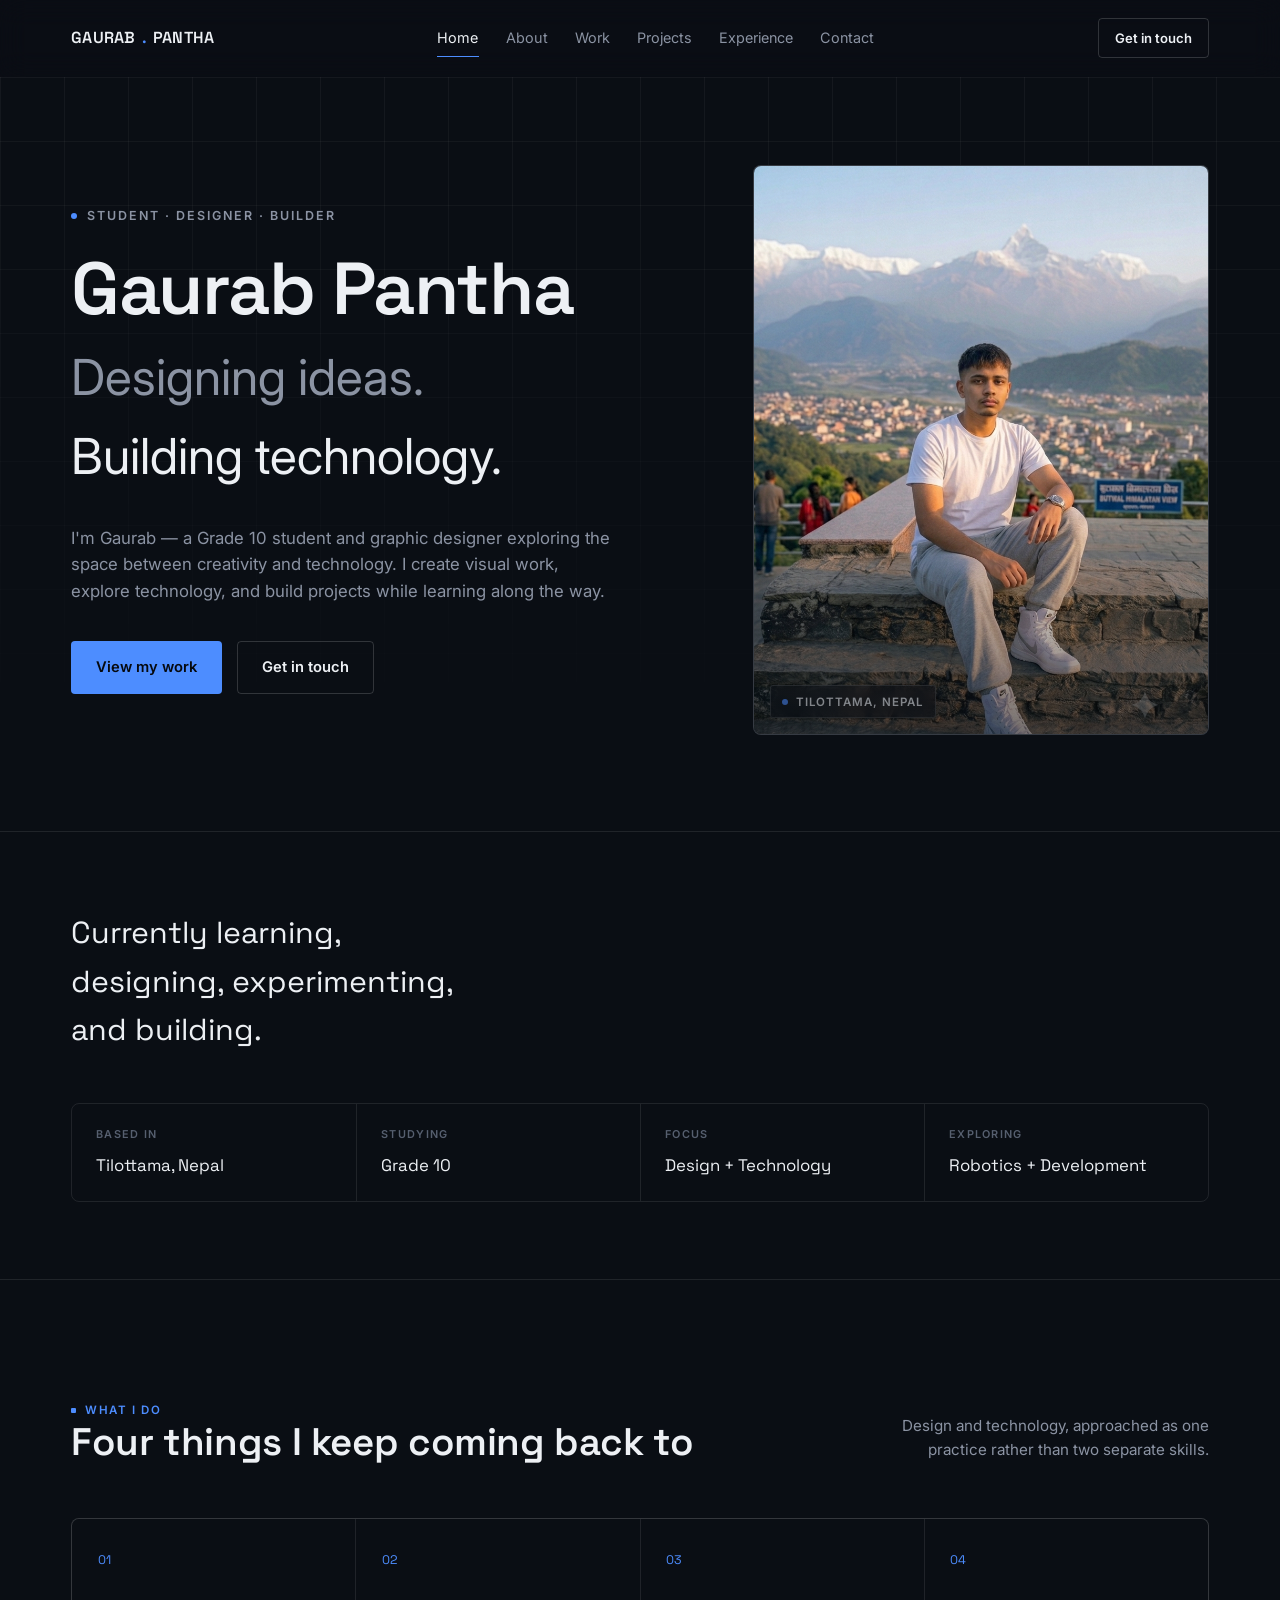
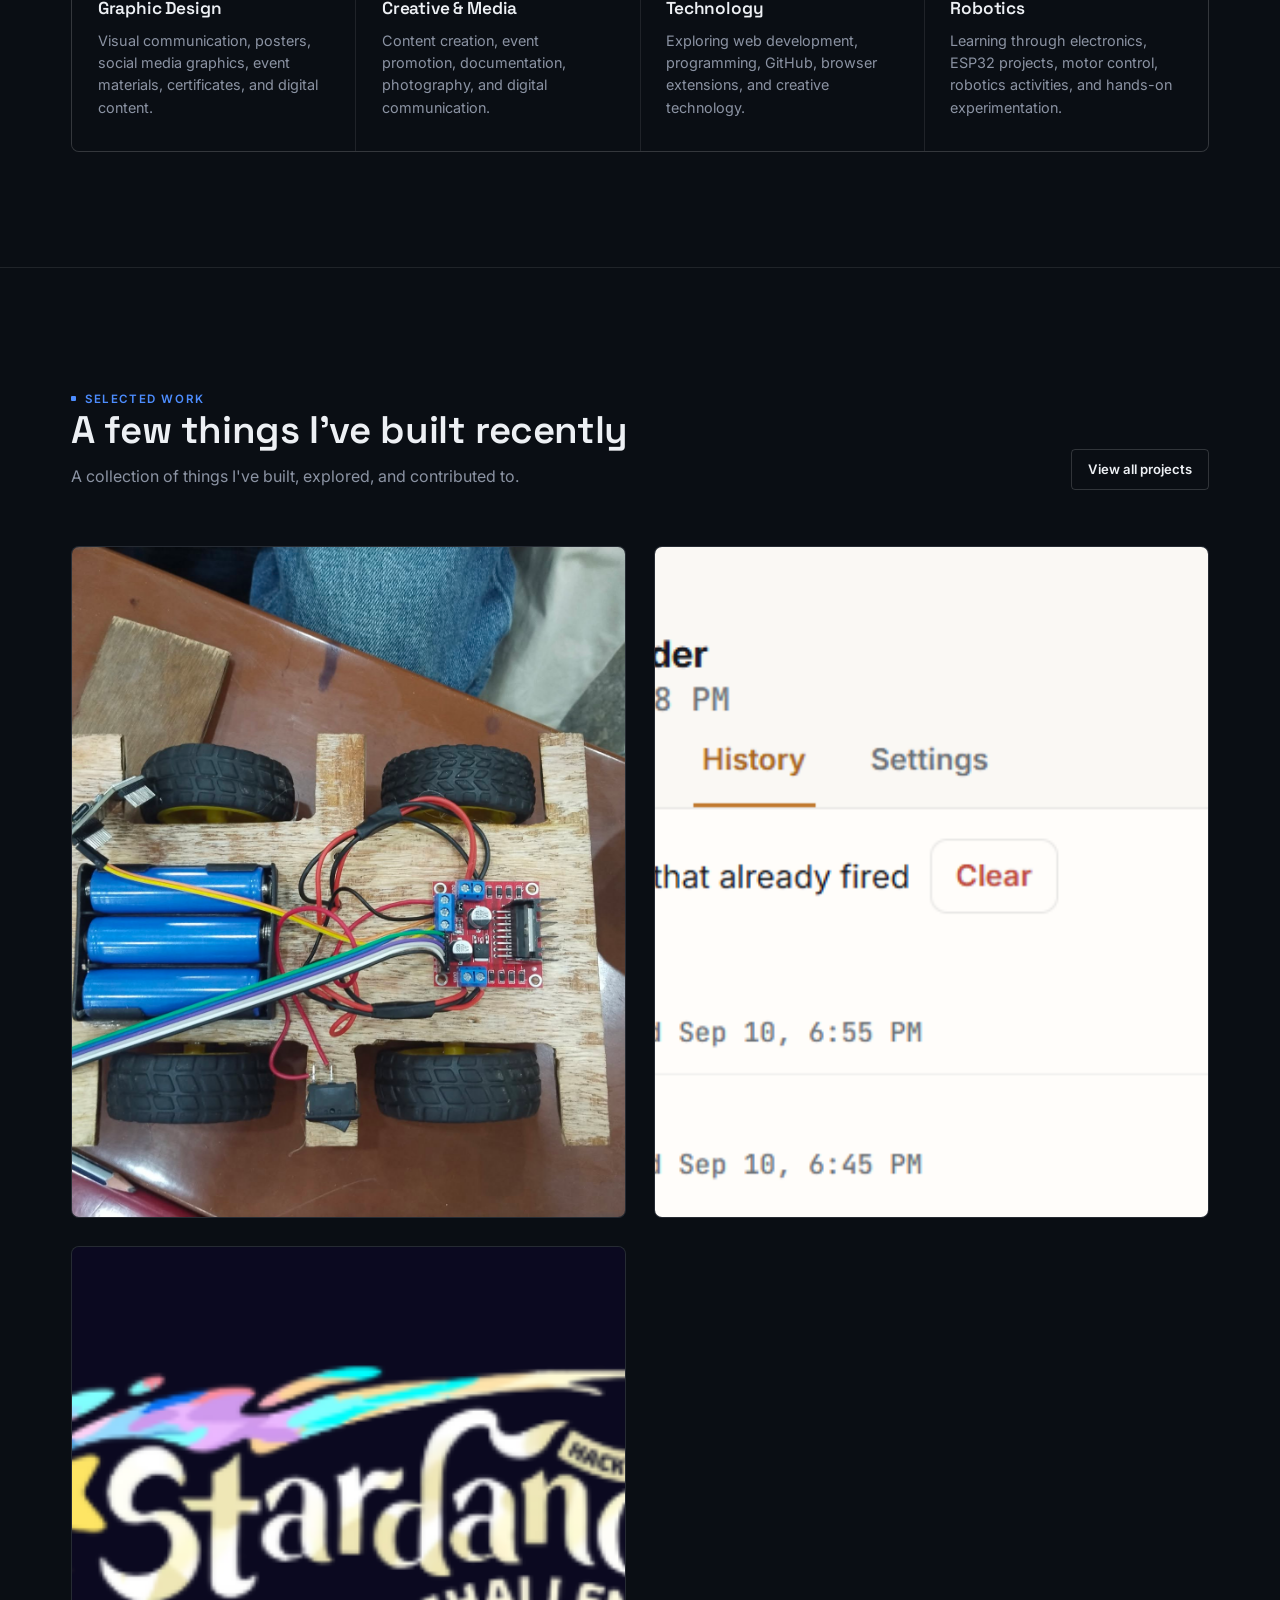
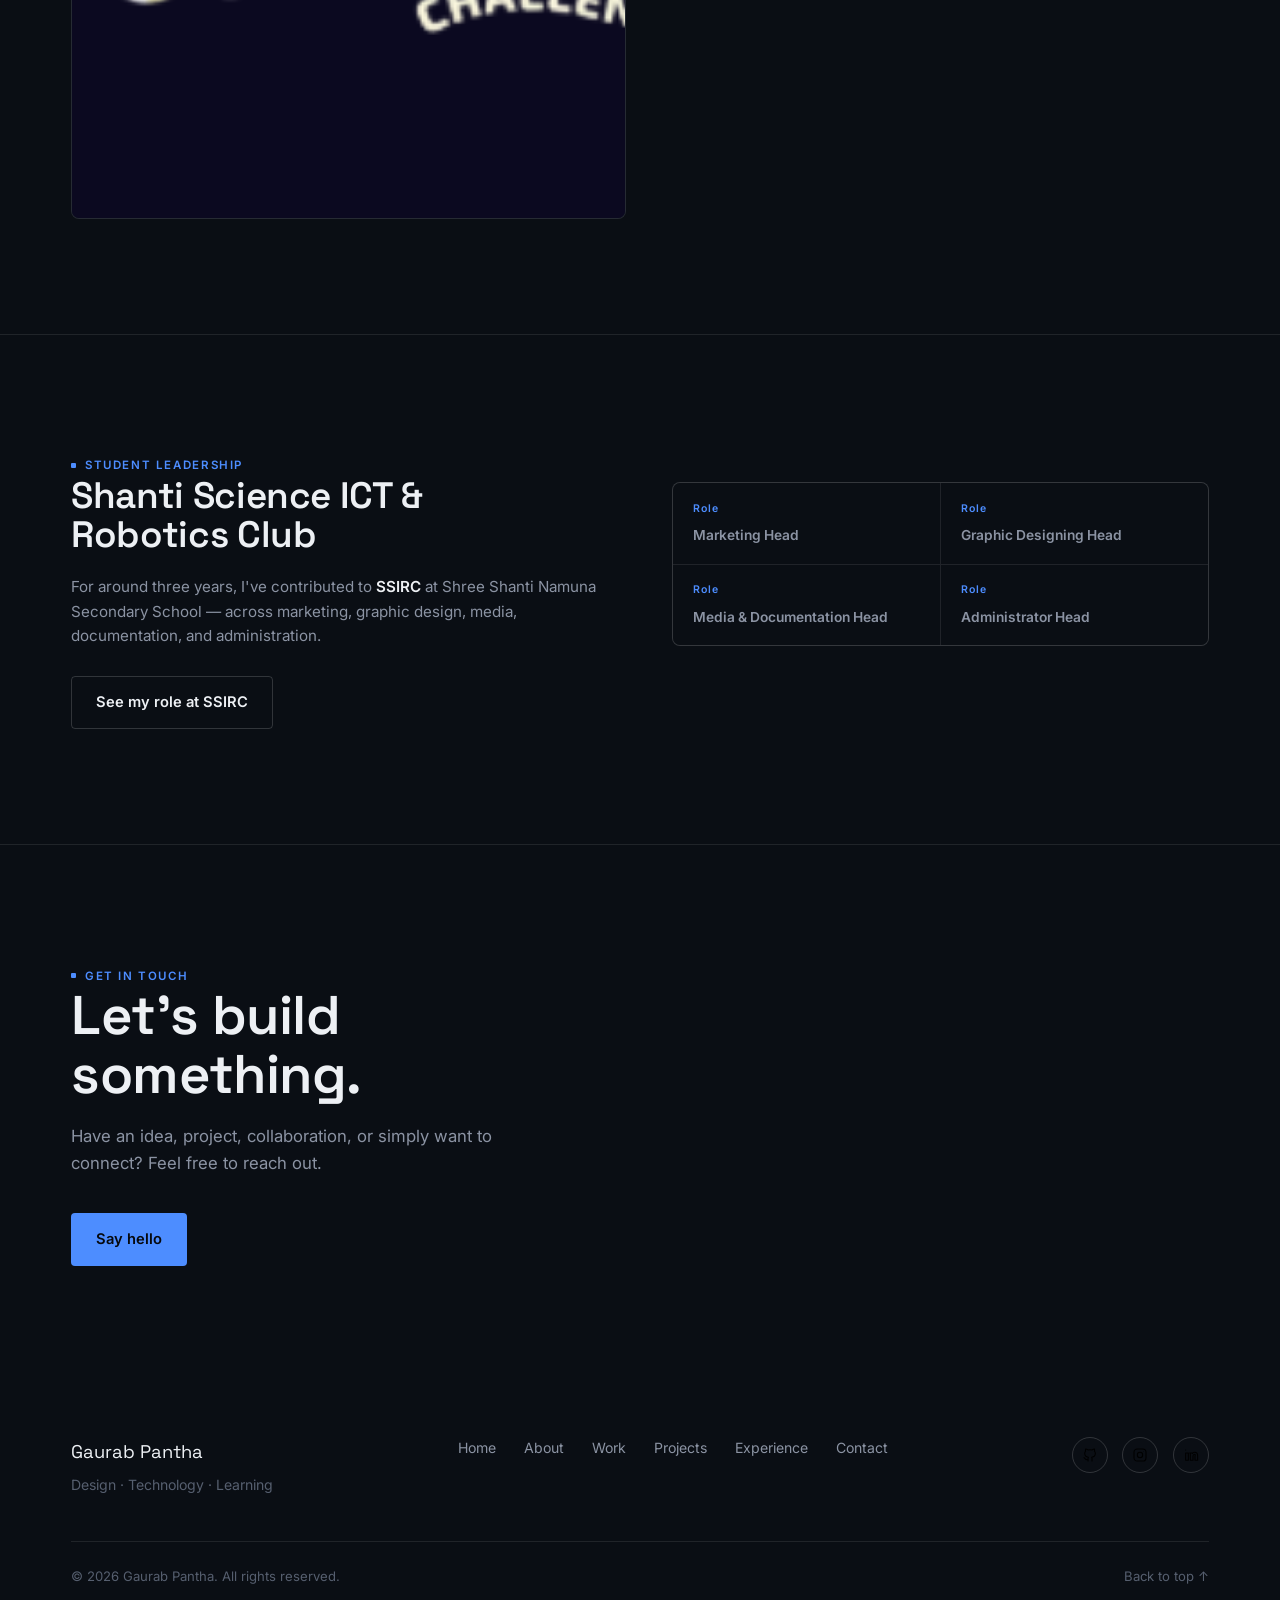
==== index.html @ ec9aa0b8 "Add files via upload" ====
<!DOCTYPE html>
<html lang="en">
<head>
<meta charset="UTF-8">
<meta name="viewport" content="width=device-width, initial-scale=1.0">
<title>Gaurab Pantha — Designer, Student &amp; Tech Enthusiast</title>
<meta name="description" content="Personal portfolio of Gaurab Pantha, a Grade 10 student and graphic designer exploring technology, robotics, coding, and creative projects.">

<meta property="og:type" content="website">
<meta property="og:title" content="Gaurab Pantha — Designer, Student & Tech Enthusiast">
<meta property="og:description" content="Personal portfolio of Gaurab Pantha, a Grade 10 student and graphic designer exploring technology, robotics, coding, and creative projects.">
<meta property="og:image" content="assets/images/profile/gaurab.jpg">
<meta name="twitter:card" content="summary_large_image">

<link rel="icon" href="favicon.svg" type="image/svg+xml">
<link rel="preconnect" href="https://fonts.googleapis.com">
<link rel="preconnect" href="https://fonts.gstatic.com" crossorigin>
<link href="https://fonts.googleapis.com/css2?family=Space+Grotesk:wght@500;600;700&amp;family=Inter:wght@400;500;600;700&amp;display=swap" rel="stylesheet">
<link rel="stylesheet" href="css/style.css">
<link rel="stylesheet" href="css/responsive.css">
</head>
<body>

<div class="scroll-progress" aria-hidden="true"></div>

<a href="#main" class="sr-only" style="position:absolute;left:-9999px;">Skip to content</a>

<header class="site-header">
  <div class="container nav">
    <a href="index.html" class="nav-logo">GAURAB<span>.</span>PANTHA</a>

    <nav class="nav-links" aria-label="Primary">
      <a href="index.html" aria-current="page">Home</a>
      <a href="about.html">About</a>
      <a href="index.html#work">Work</a>
      <a href="projects.html">Projects</a>
      <a href="about.html#experience">Experience</a>
      <a href="contact.html">Contact</a>
    </nav>

    <div class="nav-cta">
      <a href="contact.html" class="btn btn-ghost btn-small">Get in touch</a>
      <button class="nav-toggle" aria-label="Toggle menu" aria-expanded="false" aria-controls="mobile-menu">
        <span></span><span></span><span></span>
      </button>
    </div>
  </div>

  <nav id="mobile-menu" class="mobile-menu" aria-label="Mobile">
    <a href="index.html" aria-current="page">Home</a>
    <a href="about.html">About</a>
    <a href="index.html#work">Work</a>
    <a href="projects.html">Projects</a>
    <a href="about.html#experience">Experience</a>
    <a href="contact.html">Contact</a>
    <a href="contact.html" class="btn btn-primary">Get in touch</a>
  </nav>
</header>

<main id="main">

  <!-- HERO -->
  <section class="hero">
    <div class="grid-bg" aria-hidden="true"></div>
    <div class="container hero-grid">
      <div data-reveal>
        <p class="hero-label"><span class="dot"></span>Student &middot; Designer &middot; Builder</p>
        <h1 class="hero-name">Gaurab Pantha</h1>
        <p class="hero-statement">Designing ideas.<br><em>Building technology.</em></p>
        <p class="hero-copy">I'm Gaurab — a Grade 10 student and graphic designer exploring the space between creativity and technology. I create visual work, explore technology, and build projects while learning along the way.</p>
        <div class="hero-actions">
          <a href="#work" class="btn btn-primary">View my work</a>
          <a href="contact.html" class="btn btn-ghost">Get in touch</a>
        </div>
      </div>

      <div class="hero-visual" data-reveal>
        <div class="hero-portrait">
          <img src="assets/images/profile/gaurab.jpg" alt="Portrait of Gaurab Pantha" width="900" height="1125">
          <span class="hero-portrait-tag"><span class="dot"></span>Tilottama, Nepal</span>
        </div>
      </div>
    </div>
  </section>

  <!-- INTRO -->
  <section class="section section--tight">
    <div class="container">
      <p class="intro-lead" data-reveal>Currently learning, designing, experimenting, and building.</p>
      <div class="intro-grid" data-reveal>
        <div class="intro-item">
          <div class="intro-item-label">Based in</div>
          <div class="intro-item-value">Tilottama, Nepal</div>
        </div>
        <div class="intro-item">
          <div class="intro-item-label">Studying</div>
          <div class="intro-item-value">Grade 10</div>
        </div>
        <div class="intro-item">
          <div class="intro-item-label">Focus</div>
          <div class="intro-item-value">Design + Technology</div>
        </div>
        <div class="intro-item">
          <div class="intro-item-label">Exploring</div>
          <div class="intro-item-value">Robotics + Development</div>
        </div>
      </div>
    </div>
  </section>

  <!-- WHAT I DO -->
  <section class="section">
    <div class="container">
      <div class="section-head" data-reveal>
        <div>
          <p class="eyebrow">What I do</p>
          <h2 class="section-title">Four things I keep coming back to</h2>
        </div>
        <p class="section-meta">Design and technology, approached as one practice rather than two separate skills.</p>
      </div>

      <div class="services-grid" data-reveal>
        <div class="service-card">
          <div class="service-num">01</div>
          <h3 class="service-title">Graphic Design</h3>
          <p class="service-desc">Visual communication, posters, social media graphics, event materials, certificates, and digital content.</p>
        </div>
        <div class="service-card">
          <div class="service-num">02</div>
          <h3 class="service-title">Creative &amp; Media</h3>
          <p class="service-desc">Content creation, event promotion, documentation, photography, and digital communication.</p>
        </div>
        <div class="service-card">
          <div class="service-num">03</div>
          <h3 class="service-title">Technology</h3>
          <p class="service-desc">Exploring web development, programming, GitHub, browser extensions, and creative technology.</p>
        </div>
        <div class="service-card">
          <div class="service-num">04</div>
          <h3 class="service-title">Robotics</h3>
          <p class="service-desc">Learning through electronics, ESP32 projects, motor control, robotics activities, and hands-on experimentation.</p>
        </div>
      </div>
    </div>
  </section>

  <!-- SELECTED WORK PREVIEW -->
  <section class="section" id="work">
    <div class="container">
      <div class="section-head" data-reveal>
        <div>
          <p class="eyebrow">Selected work</p>
          <h2 class="section-title">A few things I've built recently</h2>
          <p class="section-sub">A collection of things I've built, explored, and contributed to.</p>
        </div>
        <a href="projects.html" class="btn btn-ghost btn-small">View all projects</a>
      </div>

      <div class="project-grid" data-reveal>
        <article class="project-card">
          <a class="project-thumb" href="#" aria-label="View ESP32 Bluetooth Car">
            <img src="assets/images/projects/esp32-car.jpg" alt="ESP32 Bluetooth Car" loading="lazy" width="800" height="600">
          </a>
          <div class="project-body">
            <div class="project-top">
              <span class="project-num">01</span>
              <span class="project-cat">Robotics</span>
            </div>
            <h3 class="project-name">ESP32 Bluetooth Car</h3>
            <p class="project-desc">A hands-on robotics project exploring embedded technology, Bluetooth control, electronics, and motors.</p>
            <div class="project-tags">
              <span class="tag">ESP32</span><span class="tag">Bluetooth</span><span class="tag">Electronics</span>
            </div>
            <a class="project-link" href="#">View project <span class="arrow">&rarr;</span></a>
          </div>
        </article>

        <article class="project-card">
          <a class="project-thumb" href="#" aria-label="View Reminder">
            <img src="assets/images/projects/reminder.jpg" alt="Reminder browser extension" loading="lazy" width="800" height="600">
          </a>
          <div class="project-body">
            <div class="project-top">
              <span class="project-num">02</span>
              <span class="project-cat">Browser Extension</span>
            </div>
            <h3 class="project-name">Reminder</h3>
            <p class="project-desc">A browser extension focused on reminders and everyday productivity.</p>
            <div class="project-tags">
              <span class="tag">JavaScript</span><span class="tag">Chrome API</span>
            </div>
            <a class="project-link" href="#">View project <span class="arrow">&rarr;</span></a>
          </div>
        </article>

        <article class="project-card">
          <a class="project-thumb" href="#" aria-label="View Stardance">
            <img src="assets/images/projects/stardance.jpg" alt="Stardance project" loading="lazy" width="800" height="600">
          </a>
          <div class="project-body">
            <div class="project-top">
              <span class="project-num">03</span>
              <span class="project-cat">Hack Club</span>
            </div>
            <h3 class="project-name">Stardance</h3>
            <p class="project-desc">A project built through Hack Club's YSWS ecosystem, used as a way to learn and experiment.</p>
            <div class="project-tags">
              <span class="tag">Hack Club</span><span class="tag">YSWS</span>
            </div>
            <a class="project-link" href="#">View project <span class="arrow">&rarr;</span></a>
          </div>
        </article>
      </div>
    </div>
  </section>

  <!-- SSIRC TEASER -->
  <section class="section">
    <div class="container">
      <div class="ssirc-panel">
        <div data-reveal>
          <p class="eyebrow">Student leadership</p>
          <h2 class="ssirc-heading">Shanti Science ICT &amp; Robotics Club</h2>
          <p class="ssirc-meta">For around three years, I've contributed to <strong>SSIRC</strong> at Shree Shanti Namuna Secondary School — across marketing, graphic design, media, documentation, and administration.</p>
          <div class="hero-actions" style="margin-top:1.75rem;">
            <a href="about.html#experience" class="btn btn-ghost">See my role at SSIRC</a>
          </div>
        </div>
        <div class="role-list" data-reveal>
          <div class="role-item"><span>Role</span>Marketing Head</div>
          <div class="role-item"><span>Role</span>Graphic Designing Head</div>
          <div class="role-item"><span>Role</span>Media &amp; Documentation Head</div>
          <div class="role-item"><span>Role</span>Administrator Head</div>
        </div>
      </div>
    </div>
  </section>

  <!-- CONTACT CTA -->
  <section class="section contact-section">
    <div class="container">
      <div class="contact-layout">
        <div data-reveal>
          <p class="eyebrow">Get in touch</p>
          <h2 class="contact-heading">Let's build something.</h2>
          <p class="contact-desc">Have an idea, project, collaboration, or simply want to connect? Feel free to reach out.</p>
          <div class="contact-actions">
            <a href="contact.html" class="btn btn-primary">Say hello</a>
          </div>
        </div>
      </div>
    </div>
  </section>

</main>

<footer class="site-footer">
  <div class="container">
    <div class="footer-top">
      <div>
        <div class="footer-brand">Gaurab Pantha</div>
        <div class="footer-tagline">Design &middot; Technology &middot; Learning</div>
      </div>
      <nav class="footer-links" aria-label="Footer">
        <a href="index.html">Home</a>
        <a href="about.html">About</a>
        <a href="index.html#work">Work</a>
        <a href="projects.html">Projects</a>
        <a href="about.html#experience">Experience</a>
        <a href="contact.html">Contact</a>
      </nav>
      <div class="footer-social">
        <a href="#" aria-label="GitHub"><img src="assets/icons/github.svg" alt="" width="16" height="16"></a>
        <a href="#" aria-label="Instagram"><img src="assets/icons/instagram.svg" alt="" width="16" height="16"></a>
        <a href="#" aria-label="LinkedIn"><img src="assets/icons/linkedin.svg" alt="" width="16" height="16"></a>
      </div>
    </div>
    <div class="footer-bottom">
      <span>&copy; 2026 Gaurab Pantha. All rights reserved.</span>
      <a href="#main" class="back-to-top">Back to top &uarr;</a>
    </div>
  </div>
</footer>

<script src="js/main.js"></script>
</body>
</html>
---- css/style.css ----
/* ==========================================================================
   GAURAB PANTHA — PORTFOLIO
   Core stylesheet: tokens, base, layout, components
   ========================================================================== */

:root {
  /* Color system */
  --bg: #0a0e14;
  --bg-elev: #0d131b;
  --surface: #10161f;
  --surface-2: #151c27;
  --border: rgba(255, 255, 255, 0.09);
  --border-strong: rgba(255, 255, 255, 0.16);
  --text: #edf0f4;
  --text-muted: #8b93a3;
  --text-faint: #565f6f;
  --accent: #4d8dff;
  --accent-soft: rgba(77, 141, 255, 0.14);
  --accent-line: rgba(77, 141, 255, 0.4);

  /* Type */
  --font-display: "Space Grotesk", "Inter", system-ui, sans-serif;
  --font-body: "Inter", system-ui, -apple-system, sans-serif;

  /* Layout */
  --container: 1240px;
  --gutter: clamp(1.25rem, 4vw, 3.5rem);
  --section-y: clamp(4.5rem, 9vw, 8rem);
  --radius-s: 4px;
  --radius-m: 8px;

  /* Motion */
  --ease: cubic-bezier(0.22, 1, 0.36, 1);
  --dur-s: 180ms;
  --dur-m: 420ms;
}

/* ---- Reset ---- */
*,
*::before,
*::after {
  box-sizing: border-box;
}

html {
  scroll-behavior: smooth;
  -webkit-text-size-adjust: 100%;
}

body {
  margin: 0;
  background: var(--bg);
  color: var(--text);
  font-family: var(--font-body);
  font-size: 16px;
  line-height: 1.6;
  -webkit-font-smoothing: antialiased;
  overflow-x: hidden;
}

img {
  max-width: 100%;
  display: block;
}

a {
  color: inherit;
  text-decoration: none;
}

ul {
  list-style: none;
  margin: 0;
  padding: 0;
}

button {
  font: inherit;
  color: inherit;
  background: none;
  border: none;
  cursor: pointer;
}

input,
textarea {
  font: inherit;
  color: inherit;
}

h1, h2, h3, h4 {
  font-family: var(--font-display);
  font-weight: 600;
  line-height: 1.08;
  margin: 0;
  letter-spacing: -0.01em;
}

p {
  margin: 0;
}

::selection {
  background: var(--accent);
  color: #06090e;
}

/* ---- Focus states ---- */
a:focus-visible,
button:focus-visible,
input:focus-visible,
textarea:focus-visible,
[tabindex]:focus-visible {
  outline: 2px solid var(--accent);
  outline-offset: 3px;
  border-radius: 2px;
}

/* ---- Reduced motion ---- */
@media (prefers-reduced-motion: reduce) {
  html {
    scroll-behavior: auto;
  }
  *,
  *::before,
  *::after {
    animation-duration: 0.001ms !important;
    animation-iteration-count: 1 !important;
    transition-duration: 0.001ms !important;
    scroll-behavior: auto !important;
  }
}

/* ---- Layout helpers ---- */
.container {
  width: 100%;
  max-width: var(--container);
  margin-inline: auto;
  padding-inline: var(--gutter);
}

.section {
  padding-block: var(--section-y);
  border-bottom: 1px solid var(--border);
  position: relative;
}

.section--tight {
  padding-block: clamp(3rem, 6vw, 5rem);
}

.section-head {
  display: flex;
  flex-wrap: wrap;
  align-items: flex-end;
  justify-content: space-between;
  gap: 1.5rem 2rem;
  margin-bottom: clamp(2.25rem, 5vw, 3.5rem);
}

.eyebrow {
  display: inline-flex;
  align-items: center;
  gap: 0.55rem;
  font-family: var(--font-body);
  font-size: 0.72rem;
  font-weight: 600;
  letter-spacing: 0.14em;
  text-transform: uppercase;
  color: var(--accent);
}

.eyebrow::before {
  content: "";
  width: 5px;
  height: 5px;
  background: var(--accent);
  border-radius: 1px;
  flex: none;
}

.section-num {
  font-family: var(--font-display);
  font-size: 0.78rem;
  color: var(--text-faint);
  letter-spacing: 0.02em;
}

.section-title {
  font-size: clamp(1.7rem, 3vw, 2.5rem);
  max-width: 30ch;
}

.section-sub {
  color: var(--text-muted);
  max-width: 46ch;
  font-size: 1rem;
  margin-top: 0.85rem;
}

.section-meta {
  max-width: 320px;
  color: var(--text-muted);
  font-size: 0.95rem;
  text-align: right;
}

@media (max-width: 720px) {
  .section-meta { text-align: left; }
}

.grid-bg {
  position: absolute;
  inset: 0;
  pointer-events: none;
  background-image:
    linear-gradient(var(--border) 1px, transparent 1px),
    linear-gradient(90deg, var(--border) 1px, transparent 1px);
  background-size: 64px 64px;
  mask-image: linear-gradient(to bottom, black, transparent 90%);
  opacity: 0.5;
}

/* ---- Buttons ---- */
.btn {
  display: inline-flex;
  align-items: center;
  gap: 0.6rem;
  padding: 0.85rem 1.5rem;
  font-family: var(--font-body);
  font-size: 0.92rem;
  font-weight: 600;
  border-radius: var(--radius-s);
  border: 1px solid transparent;
  transition: transform var(--dur-s) var(--ease), background var(--dur-s) var(--ease), border-color var(--dur-s) var(--ease), color var(--dur-s) var(--ease);
  white-space: nowrap;
}

.btn-primary {
  background: var(--accent);
  color: #06090e;
}

.btn-primary:hover {
  background: #6ba1ff;
  transform: translateY(-1px);
}

.btn-ghost {
  border-color: var(--border-strong);
  color: var(--text);
}

.btn-ghost:hover {
  border-color: var(--accent-line);
  color: var(--accent);
  transform: translateY(-1px);
}

.btn-small {
  padding: 0.55rem 1rem;
  font-size: 0.82rem;
}

/* ---- Navigation ---- */
.site-header {
  position: sticky;
  top: 0;
  z-index: 100;
  border-bottom: 1px solid transparent;
  background: rgba(10, 14, 20, 0.7);
  backdrop-filter: blur(14px);
  -webkit-backdrop-filter: blur(14px);
  transition: border-color var(--dur-m) var(--ease), background var(--dur-m) var(--ease);
}

.site-header.is-scrolled {
  border-bottom-color: var(--border);
  background: rgba(10, 14, 20, 0.92);
}

.nav {
  display: flex;
  align-items: center;
  justify-content: space-between;
  height: 76px;
}

.nav-logo {
  font-family: var(--font-display);
  font-weight: 600;
  font-size: 1rem;
  letter-spacing: 0.01em;
  display: flex;
  align-items: baseline;
  gap: 0.4rem;
}

.nav-logo span {
  color: var(--accent);
}

.nav-links {
  display: flex;
  align-items: center;
  gap: clamp(1.25rem, 2vw, 2.1rem);
}

.nav-links a {
  position: relative;
  font-size: 0.9rem;
  color: var(--text-muted);
  padding: 0.35rem 0.05rem;
  transition: color var(--dur-s) var(--ease);
}

.nav-links a::after {
  content: "";
  position: absolute;
  left: 0;
  right: 100%;
  bottom: -2px;
  height: 1px;
  background: var(--accent);
  transition: right var(--dur-m) var(--ease);
}

.nav-links a:hover {
  color: var(--text);
}

.nav-links a:hover::after {
  right: 0;
}

.nav-links a[aria-current="page"] {
  color: var(--text);
}

.nav-links a[aria-current="page"]::after {
  right: 0;
}

.nav-cta {
  display: flex;
  align-items: center;
  gap: 1rem;
}

.nav-toggle {
  display: none;
  flex-direction: column;
  gap: 5px;
  padding: 8px;
  margin-right: -8px;
}

.nav-toggle span {
  width: 20px;
  height: 1.5px;
  background: var(--text);
  transition: transform var(--dur-s) var(--ease), opacity var(--dur-s) var(--ease);
}

.nav-toggle[aria-expanded="true"] span:nth-child(1) {
  transform: translateY(6.5px) rotate(45deg);
}
.nav-toggle[aria-expanded="true"] span:nth-child(2) {
  opacity: 0;
}
.nav-toggle[aria-expanded="true"] span:nth-child(3) {
  transform: translateY(-6.5px) rotate(-45deg);
}

.mobile-menu {
  display: none;
}

/* ---- Hero ---- */
.hero {
  padding-top: clamp(3rem, 8vw, 5.5rem);
  padding-bottom: clamp(3.5rem, 8vw, 6rem);
  position: relative;
  border-bottom: 1px solid var(--border);
  overflow: hidden;
}

.hero-grid {
  display: grid;
  grid-template-columns: 1.15fr 0.85fr;
  gap: clamp(2rem, 5vw, 4rem);
  align-items: center;
}

.hero-label {
  font-size: 0.78rem;
  font-weight: 600;
  letter-spacing: 0.16em;
  text-transform: uppercase;
  color: var(--text-muted);
  margin-bottom: 1.4rem;
  display: flex;
  align-items: center;
  gap: 0.6rem;
}

.hero-label .dot {
  width: 6px;
  height: 6px;
  border-radius: 50%;
  background: var(--accent);
}

.hero-name {
  font-size: clamp(2.4rem, 6.2vw, 4.6rem);
  letter-spacing: -0.02em;
}

.hero-statement {
  font-size: clamp(1.9rem, 4.4vw, 3.1rem);
  margin-top: 0.6rem;
  color: var(--text-muted);
}

.hero-statement em {
  font-style: normal;
  color: var(--text);
}

.hero-copy {
  margin-top: 1.75rem;
  max-width: 50ch;
  color: var(--text-muted);
  font-size: 1.05rem;
}

.hero-actions {
  margin-top: 2.25rem;
  display: flex;
  gap: 0.9rem;
  flex-wrap: wrap;
}

.hero-visual {
  position: relative;
}

.hero-portrait {
  position: relative;
  border: 1px solid var(--border-strong);
  border-radius: var(--radius-m);
  overflow: hidden;
  aspect-ratio: 4 / 5;
  background: var(--surface);
}

.hero-portrait img {
  width: 100%;
  height: 100%;
  object-fit: cover;
}

.hero-portrait::after {
  content: "";
  position: absolute;
  inset: 0;
  background: linear-gradient(180deg, transparent 60%, rgba(10, 14, 20, 0.55) 100%);
  pointer-events: none;
}

.hero-portrait-tag {
  position: absolute;
  left: 1rem;
  bottom: 1rem;
  display: flex;
  align-items: center;
  gap: 0.5rem;
  font-size: 0.72rem;
  font-weight: 600;
  letter-spacing: 0.08em;
  text-transform: uppercase;
  color: var(--text);
  background: rgba(10, 14, 20, 0.55);
  border: 1px solid var(--border-strong);
  padding: 0.4rem 0.7rem;
  border-radius: 3px;
  backdrop-filter: blur(6px);
}

.hero-portrait-tag .dot {
  width: 6px;
  height: 6px;
  border-radius: 50%;
  background: var(--accent);
}

/* ---- Intro strip ---- */
.intro-lead {
  font-family: var(--font-display);
  font-size: clamp(1.3rem, 2.6vw, 1.9rem);
  max-width: 22ch;
  color: var(--text);
}

.intro-grid {
  margin-top: clamp(2rem, 5vw, 3rem);
  display: grid;
  grid-template-columns: repeat(4, 1fr);
  border: 1px solid var(--border);
  border-radius: var(--radius-m);
  overflow: hidden;
}

.intro-item {
  padding: 1.4rem 1.5rem;
  border-left: 1px solid var(--border);
}

.intro-item:first-child {
  border-left: none;
}

.intro-item-label {
  font-size: 0.68rem;
  font-weight: 600;
  letter-spacing: 0.12em;
  text-transform: uppercase;
  color: var(--text-faint);
  margin-bottom: 0.5rem;
}

.intro-item-value {
  font-family: var(--font-display);
  font-size: 1.05rem;
}

/* ---- About ---- */
.about-layout {
  display: grid;
  grid-template-columns: 0.9fr 1.1fr;
  gap: clamp(2rem, 5vw, 4.5rem);
}

.about-copy p {
  color: var(--text-muted);
  font-size: 1.02rem;
  margin-bottom: 1.15rem;
  max-width: 58ch;
}

.about-copy p:last-of-type {
  margin-bottom: 0;
}

.about-statement {
  margin-top: 2.5rem;
  font-family: var(--font-display);
  font-size: clamp(1.4rem, 3vw, 2.1rem);
  line-height: 1.25;
  border-top: 1px solid var(--border);
  padding-top: 1.75rem;
}

.about-side {
  border: 1px solid var(--border);
  border-radius: var(--radius-m);
  padding: clamp(1.5rem, 3vw, 2rem);
  height: fit-content;
  background: var(--surface);
}

.about-side-title {
  font-size: 0.72rem;
  font-weight: 600;
  letter-spacing: 0.12em;
  text-transform: uppercase;
  color: var(--text-faint);
  margin-bottom: 1.25rem;
}

.about-fact {
  display: flex;
  justify-content: space-between;
  gap: 1rem;
  padding: 0.85rem 0;
  border-top: 1px solid var(--border);
  font-size: 0.92rem;
}

.about-fact:first-of-type {
  border-top: none;
}

.about-fact dt {
  color: var(--text-faint);
}

.about-fact dd {
  margin: 0;
  text-align: right;
  color: var(--text-muted);
  max-width: 60%;
}

/* ---- What I do ---- */
.services-grid {
  display: grid;
  grid-template-columns: repeat(4, 1fr);
  gap: 1px;
  background: var(--border);
  border: 1px solid var(--border);
  border-radius: var(--radius-m);
  overflow: hidden;
}

.service-card {
  background: var(--bg);
  padding: clamp(1.5rem, 2.5vw, 2.1rem) clamp(1.25rem, 2vw, 1.6rem);
  transition: background var(--dur-m) var(--ease);
}

.service-card:hover {
  background: var(--surface);
}

.service-num {
  font-family: var(--font-display);
  font-size: 0.78rem;
  color: var(--accent);
  margin-bottom: 1.75rem;
}

.service-title {
  font-size: 1.08rem;
  margin-bottom: 0.75rem;
}

.service-desc {
  font-size: 0.9rem;
  color: var(--text-muted);
  line-height: 1.55;
}

/* ---- Project cards ---- */
.filter-bar {
  display: flex;
  flex-wrap: wrap;
  gap: 0.6rem;
  margin-bottom: clamp(2rem, 4vw, 3rem);
}

.filter-btn {
  padding: 0.55rem 1.1rem;
  font-size: 0.85rem;
  font-weight: 500;
  border: 1px solid var(--border-strong);
  border-radius: 999px;
  color: var(--text-muted);
  transition: all var(--dur-s) var(--ease);
}

.filter-btn:hover {
  color: var(--text);
  border-color: var(--text-muted);
}

.filter-btn.is-active {
  background: var(--accent);
  border-color: var(--accent);
  color: #06090e;
}

.project-grid {
  display: grid;
  grid-template-columns: repeat(2, 1fr);
  gap: clamp(1.25rem, 2.5vw, 1.75rem);
}

.project-card {
  border: 1px solid var(--border);
  border-radius: var(--radius-m);
  overflow: hidden;
  background: var(--surface);
  transition: border-color var(--dur-m) var(--ease), transform var(--dur-m) var(--ease);
}

.project-card:hover {
  border-color: var(--border-strong);
  transform: translateY(-3px);
}

.project-thumb {
  aspect-ratio: 4 / 3;
  overflow: hidden;
  background: var(--bg-elev);
  position: relative;
}

.project-thumb img {
  width: 100%;
  height: 100%;
  object-fit: cover;
  transition: transform var(--dur-m) var(--ease);
}

.project-card:hover .project-thumb img {
  transform: scale(1.035);
}

.project-body {
  padding: 1.5rem 1.6rem 1.75rem;
}

.project-top {
  display: flex;
  align-items: center;
  justify-content: space-between;
  margin-bottom: 0.9rem;
}

.project-num {
  font-family: var(--font-display);
  font-size: 0.78rem;
  color: var(--text-faint);
}

.project-cat {
  font-size: 0.68rem;
  font-weight: 600;
  letter-spacing: 0.1em;
  text-transform: uppercase;
  color: var(--accent);
}

.project-name {
  font-size: 1.2rem;
  margin-bottom: 0.6rem;
}

.project-desc {
  font-size: 0.92rem;
  color: var(--text-muted);
  margin-bottom: 1.1rem;
  line-height: 1.55;
}

.project-tags {
  display: flex;
  flex-wrap: wrap;
  gap: 0.4rem;
  margin-bottom: 1.2rem;
}

.tag {
  font-size: 0.72rem;
  padding: 0.3rem 0.6rem;
  border: 1px solid var(--border-strong);
  border-radius: 4px;
  color: var(--text-muted);
}

.project-link {
  display: inline-flex;
  align-items: center;
  gap: 0.4rem;
  font-size: 0.86rem;
  font-weight: 600;
  color: var(--text);
  border-bottom: 1px solid var(--border-strong);
  padding-bottom: 2px;
  transition: color var(--dur-s) var(--ease), border-color var(--dur-s) var(--ease);
}

.project-link:hover {
  color: var(--accent);
  border-color: var(--accent);
}

.project-link .arrow {
  transition: transform var(--dur-s) var(--ease);
}

.project-link:hover .arrow {
  transform: translateX(3px);
}

/* ---- Experience / SSIRC ---- */
.ssirc-panel {
  display: grid;
  grid-template-columns: 1fr 1fr;
  gap: clamp(2rem, 5vw, 4rem);
  align-items: start;
}

.ssirc-heading {
  font-size: clamp(1.6rem, 3.2vw, 2.3rem);
  max-width: 20ch;
}

.ssirc-meta {
  margin-top: 1.25rem;
  color: var(--text-muted);
  font-size: 0.95rem;
}

.ssirc-meta strong {
  color: var(--text);
  font-weight: 600;
}

.role-list {
  display: grid;
  grid-template-columns: repeat(2, 1fr);
  gap: 1px;
  background: var(--border);
  border: 1px solid var(--border);
  border-radius: var(--radius-m);
  overflow: hidden;
  margin-top: 2rem;
}

.role-item {
  background: var(--bg);
  padding: 1.1rem 1.25rem;
  font-size: 0.86rem;
  font-weight: 600;
  color: var(--text-muted);
}

.role-item span {
  display: block;
  font-size: 0.66rem;
  color: var(--accent);
  letter-spacing: 0.1em;
  margin-bottom: 0.4rem;
}

.contrib-list {
  border-top: 1px solid var(--border);
  padding-top: 1.5rem;
}

.contrib-list li {
  display: flex;
  gap: 0.75rem;
  padding: 0.7rem 0;
  font-size: 0.92rem;
  color: var(--text-muted);
  border-top: 1px solid var(--border);
}

.contrib-list li:first-child {
  border-top: none;
}

.contrib-list li::before {
  content: "";
  width: 4px;
  height: 4px;
  margin-top: 0.55rem;
  background: var(--accent);
  flex: none;
  border-radius: 1px;
}

/* ---- Activities ---- */
.activity-grid {
  display: grid;
  grid-template-columns: repeat(2, 1fr);
  gap: clamp(1.25rem, 2.5vw, 1.75rem);
}

.activity-card {
  border: 1px solid var(--border);
  border-radius: var(--radius-m);
  padding: clamp(1.5rem, 2.5vw, 2rem);
  background: var(--surface);
}

.activity-title {
  font-size: 1.05rem;
  margin-bottom: 0.9rem;
}

.activity-card ul {
  display: flex;
  flex-direction: column;
  gap: 0.55rem;
}

.activity-card li {
  font-size: 0.9rem;
  color: var(--text-muted);
  padding-left: 1rem;
  position: relative;
}

.activity-card li::before {
  content: "";
  position: absolute;
  left: 0;
  top: 0.55em;
  width: 4px;
  height: 1px;
  background: var(--accent-line);
}

/* ---- Events ---- */
.event-grid {
  display: grid;
  grid-template-columns: repeat(2, 1fr);
  gap: clamp(1.25rem, 2.5vw, 1.75rem);
}

.event-card {
  border: 1px solid var(--border);
  border-radius: var(--radius-m);
  overflow: hidden;
  background: var(--surface);
}

.event-thumb {
  aspect-ratio: 16 / 10;
  overflow: hidden;
}

.event-thumb img {
  width: 100%;
  height: 100%;
  object-fit: cover;
}

.event-body {
  padding: 1.3rem 1.5rem 1.6rem;
}

.event-cat {
  font-size: 0.68rem;
  font-weight: 600;
  letter-spacing: 0.1em;
  text-transform: uppercase;
  color: var(--accent);
  margin-bottom: 0.6rem;
}

.event-title {
  font-size: 1.05rem;
  margin-bottom: 0.5rem;
}

.event-desc {
  font-size: 0.9rem;
  color: var(--text-muted);
}

.event-date {
  display: inline-block;
  margin-top: 0.9rem;
  font-size: 0.78rem;
  color: var(--text-faint);
}

/* ---- Gallery ---- */
.gallery-grid {
  columns: 3;
  column-gap: clamp(0.9rem, 2vw, 1.4rem);
}

.gallery-item {
  break-inside: avoid;
  margin-bottom: clamp(0.9rem, 2vw, 1.4rem);
  border: 1px solid var(--border);
  border-radius: var(--radius-m);
  overflow: hidden;
  background: var(--surface);
  cursor: zoom-in;
  position: relative;
}

.gallery-item img {
  width: 100%;
  display: block;
  transition: transform var(--dur-m) var(--ease);
}

.gallery-item:hover img {
  transform: scale(1.03);
}

.gallery-cap {
  position: absolute;
  left: 0;
  right: 0;
  bottom: 0;
  padding: 0.9rem 1rem 0.75rem;
  font-size: 0.78rem;
  color: var(--text);
  background: linear-gradient(0deg, rgba(6, 9, 14, 0.85), transparent);
  opacity: 0;
  transform: translateY(4px);
  transition: opacity var(--dur-s) var(--ease), transform var(--dur-s) var(--ease);
}

.gallery-item:hover .gallery-cap {
  opacity: 1;
  transform: translateY(0);
}

/* Lightbox */
.lightbox {
  position: fixed;
  inset: 0;
  z-index: 200;
  display: none;
  align-items: center;
  justify-content: center;
  background: rgba(6, 9, 14, 0.92);
  backdrop-filter: blur(6px);
  padding: 5vh 5vw;
}

.lightbox.is-open {
  display: flex;
}

.lightbox-inner {
  position: relative;
  max-width: 900px;
  max-height: 88vh;
  width: 100%;
}

.lightbox-inner img {
  max-height: 78vh;
  width: auto;
  margin: 0 auto;
  border-radius: var(--radius-m);
  border: 1px solid var(--border-strong);
}

.lightbox-cap {
  text-align: center;
  margin-top: 1rem;
  color: var(--text-muted);
  font-size: 0.88rem;
}

.lightbox-close {
  position: absolute;
  top: -3rem;
  right: 0;
  width: 40px;
  height: 40px;
  border: 1px solid var(--border-strong);
  border-radius: 50%;
  display: flex;
  align-items: center;
  justify-content: center;
  color: var(--text);
  transition: border-color var(--dur-s) var(--ease), color var(--dur-s) var(--ease);
}

.lightbox-close:hover {
  border-color: var(--accent);
  color: var(--accent);
}

/* ---- Skills ---- */
.skills-grid {
  display: grid;
  grid-template-columns: repeat(4, 1fr);
  gap: clamp(1.25rem, 2.5vw, 1.75rem);
}

.skill-group-title {
  font-size: 0.72rem;
  font-weight: 600;
  letter-spacing: 0.12em;
  text-transform: uppercase;
  color: var(--text-faint);
  margin-bottom: 1.25rem;
  padding-bottom: 0.9rem;
  border-bottom: 1px solid var(--border);
}

.skill-group ul {
  display: flex;
  flex-direction: column;
  gap: 0.7rem;
}

.skill-group li {
  font-size: 0.94rem;
  color: var(--text-muted);
}

/* ---- Timeline ---- */
.timeline {
  position: relative;
  padding-left: clamp(1.75rem, 4vw, 2.5rem);
  border-left: 1px solid var(--border);
}

.timeline-item {
  position: relative;
  padding-bottom: clamp(2rem, 4vw, 2.75rem);
}

.timeline-item:last-child {
  padding-bottom: 0;
}

.timeline-item::before {
  content: "";
  position: absolute;
  left: calc(clamp(1.75rem, 4vw, 2.5rem) * -1 - 5px);
  top: 0.35rem;
  width: 9px;
  height: 9px;
  border-radius: 50%;
  background: var(--bg);
  border: 2px solid var(--accent);
}

.timeline-stage {
  font-size: 0.7rem;
  font-weight: 600;
  letter-spacing: 0.12em;
  text-transform: uppercase;
  color: var(--accent);
  margin-bottom: 0.6rem;
}

.timeline-title {
  font-size: 1.15rem;
  margin-bottom: 0.5rem;
}

.timeline-desc {
  color: var(--text-muted);
  font-size: 0.95rem;
  max-width: 56ch;
}

/* ---- Hack Club ---- */
.hackclub-panel {
  border: 1px solid var(--border);
  border-radius: var(--radius-m);
  padding: clamp(2rem, 4vw, 3rem);
  background: var(--surface);
  display: grid;
  grid-template-columns: 1.2fr 0.8fr;
  gap: clamp(2rem, 4vw, 3rem);
  align-items: center;
}

.hackclub-copy p {
  color: var(--text-muted);
  font-size: 1rem;
  max-width: 52ch;
}

.hackclub-list {
  display: flex;
  flex-direction: column;
  gap: 0.9rem;
}

.hackclub-list li {
  display: flex;
  align-items: center;
  justify-content: space-between;
  padding: 0.9rem 1.1rem;
  border: 1px solid var(--border-strong);
  border-radius: var(--radius-s);
  font-family: var(--font-display);
  font-size: 0.95rem;
}

.hackclub-list li span {
  font-family: var(--font-body);
  font-size: 0.72rem;
  color: var(--text-faint);
  text-transform: uppercase;
  letter-spacing: 0.08em;
}

/* ---- Achievements ---- */
.achieve-grid {
  display: grid;
  grid-template-columns: repeat(3, 1fr);
  gap: clamp(1.25rem, 2.5vw, 1.75rem);
}

.achieve-card {
  border: 1px solid var(--border);
  border-radius: var(--radius-m);
  padding: clamp(1.5rem, 2.5vw, 1.9rem);
}

.achieve-cat {
  font-size: 0.68rem;
  font-weight: 600;
  letter-spacing: 0.1em;
  text-transform: uppercase;
  color: var(--accent);
  margin-bottom: 0.9rem;
}

.achieve-body {
  color: var(--text-muted);
  font-size: 0.92rem;
}

.achieve-card.is-empty {
  border-style: dashed;
  color: var(--text-faint);
}

.achieve-card.is-empty .achieve-body {
  color: var(--text-faint);
}

/* ---- Contact ---- */
.contact-section {
  border-bottom: none;
}

.contact-layout {
  display: grid;
  grid-template-columns: 1.1fr 0.9fr;
  gap: clamp(2rem, 5vw, 4rem);
  align-items: start;
}

.contact-heading {
  font-size: clamp(2rem, 5vw, 3.4rem);
  max-width: 14ch;
}

.contact-desc {
  margin-top: 1.25rem;
  color: var(--text-muted);
  font-size: 1.05rem;
  max-width: 42ch;
}

.contact-actions {
  margin-top: 2.25rem;
  display: flex;
  gap: 0.9rem;
  flex-wrap: wrap;
}

.contact-links {
  border: 1px solid var(--border);
  border-radius: var(--radius-m);
  overflow: hidden;
}

.contact-link-row {
  display: flex;
  align-items: center;
  justify-content: space-between;
  padding: 1.25rem 1.5rem;
  border-top: 1px solid var(--border);
  transition: background var(--dur-s) var(--ease);
}

.contact-link-row:first-child {
  border-top: none;
}

.contact-link-row:hover {
  background: var(--surface);
}

.contact-link-label {
  display: flex;
  align-items: center;
  gap: 0.9rem;
  font-size: 0.95rem;
}

.contact-link-label .icon {
  width: 18px;
  height: 18px;
  color: var(--accent);
}

.contact-link-value {
  color: var(--text-muted);
  font-size: 0.88rem;
}

/* ---- Contact form ---- */
.form-field {
  margin-bottom: 1.25rem;
}

.form-field label {
  display: block;
  font-size: 0.78rem;
  font-weight: 600;
  letter-spacing: 0.06em;
  text-transform: uppercase;
  color: var(--text-faint);
  margin-bottom: 0.6rem;
}

.form-field input,
.form-field textarea {
  width: 100%;
  padding: 0.85rem 1rem;
  background: var(--surface);
  border: 1px solid var(--border-strong);
  border-radius: var(--radius-s);
  color: var(--text);
  transition: border-color var(--dur-s) var(--ease);
}

.form-field input:focus,
.form-field textarea:focus {
  border-color: var(--accent);
  outline: none;
}

.form-field textarea {
  resize: vertical;
  min-height: 130px;
}

.form-note {
  margin-top: 1rem;
  font-size: 0.82rem;
  color: var(--text-faint);
}

/* ---- Footer ---- */
.site-footer {
  padding-block: clamp(2.5rem, 5vw, 3.5rem);
}

.footer-top {
  display: flex;
  flex-wrap: wrap;
  gap: 2rem;
  justify-content: space-between;
  padding-bottom: clamp(2rem, 4vw, 2.75rem);
  border-bottom: 1px solid var(--border);
}

.footer-brand {
  font-family: var(--font-display);
  font-size: 1.15rem;
}

.footer-tagline {
  color: var(--text-faint);
  font-size: 0.88rem;
  margin-top: 0.5rem;
}

.footer-links {
  display: flex;
  flex-wrap: wrap;
  gap: 0.5rem 1.75rem;
}

.footer-links a {
  font-size: 0.88rem;
  color: var(--text-muted);
  transition: color var(--dur-s) var(--ease);
}

.footer-links a:hover {
  color: var(--accent);
}

.footer-social {
  display: flex;
  gap: 0.9rem;
}

.footer-social a {
  width: 36px;
  height: 36px;
  border: 1px solid var(--border-strong);
  border-radius: 50%;
  display: flex;
  align-items: center;
  justify-content: center;
  color: var(--text-muted);
  transition: color var(--dur-s) var(--ease), border-color var(--dur-s) var(--ease);
}

.footer-social a:hover {
  color: var(--accent);
  border-color: var(--accent);
}

.footer-social svg {
  width: 16px;
  height: 16px;
}

.footer-bottom {
  display: flex;
  flex-wrap: wrap;
  justify-content: space-between;
  gap: 1rem;
  padding-top: 1.5rem;
  font-size: 0.82rem;
  color: var(--text-faint);
}

.back-to-top {
  display: flex;
  align-items: center;
  gap: 0.4rem;
  color: var(--text-faint);
  transition: color var(--dur-s) var(--ease);
}

.back-to-top:hover {
  color: var(--accent);
}

/* ---- Scroll progress ---- */
.scroll-progress {
  position: fixed;
  top: 0;
  left: 0;
  height: 2px;
  width: 0%;
  background: var(--accent);
  z-index: 101;
  transition: width 80ms linear;
}

/* ---- Reveal animation ---- */
[data-reveal] {
  opacity: 0;
  transform: translateY(16px);
  transition: opacity 640ms var(--ease), transform 640ms var(--ease);
}

[data-reveal].is-visible {
  opacity: 1;
  transform: translateY(0);
}

@media (prefers-reduced-motion: reduce) {
  [data-reveal] {
    opacity: 1;
    transform: none;
    transition: none;
  }
}

/* ---- Page header (about/projects/contact top banner) ---- */
.page-header {
  padding-top: clamp(3rem, 7vw, 4.5rem);
  padding-bottom: clamp(2rem, 4vw, 3rem);
  border-bottom: 1px solid var(--border);
}

.page-header .eyebrow {
  margin-bottom: 1.1rem;
}

.page-header h1 {
  font-size: clamp(2.1rem, 5.5vw, 3.4rem);
  max-width: 18ch;
}

.page-header p {
  margin-top: 1.1rem;
  color: var(--text-muted);
  max-width: 52ch;
  font-size: 1.02rem;
}

/* ---- Placeholder note (dev only, visually quiet) ---- */
.placeholder-note {
  font-size: 0.75rem;
  color: var(--text-faint);
  border: 1px dashed var(--border-strong);
  padding: 0.6rem 0.9rem;
  border-radius: var(--radius-s);
  display: inline-block;
  margin-top: 0.75rem;
}
---- css/responsive.css ----
/* ==========================================================================
   RESPONSIVE OVERRIDES
   Breakpoints: 1280 / 1024 / 768 / 425 / 375 / 320
   ========================================================================== */

/* ---- Large desktop refinement ---- */
@media (min-width: 1441px) {
  :root {
    --container: 1320px;
  }
}

/* ---- 1024px: laptop / small desktop ---- */
@media (max-width: 1024px) {
  .hero-grid {
    grid-template-columns: 1fr;
  }

  .hero-visual {
    order: -1;
    max-width: 360px;
  }

  .about-layout,
  .ssirc-panel,
  .contact-layout {
    grid-template-columns: 1fr;
  }

  .hackclub-panel {
    grid-template-columns: 1fr;
  }

  .intro-grid {
    grid-template-columns: repeat(2, 1fr);
  }

  .intro-item:nth-child(3) {
    border-left: none;
  }

  .intro-item:nth-child(odd) {
    border-left: none;
  }

  .services-grid {
    grid-template-columns: repeat(2, 1fr);
  }

  .skills-grid {
    grid-template-columns: repeat(2, 1fr);
  }

  .achieve-grid {
    grid-template-columns: repeat(2, 1fr);
  }

  .gallery-grid {
    columns: 2;
  }
}

/* ---- 768px: tablet ---- */
@media (max-width: 768px) {
  .nav-links,
  .nav-cta .btn {
    display: none;
  }

  .nav-toggle {
    display: flex;
  }

  .nav-cta {
    gap: 0;
  }

  .mobile-menu {
    position: fixed;
    inset: 76px 0 0 0;
    background: rgba(10, 14, 20, 0.98);
    backdrop-filter: blur(10px);
    z-index: 99;
    padding: 2rem var(--gutter);
    display: flex;
    flex-direction: column;
    gap: 0.25rem;
    transform: translateY(-8px);
    opacity: 0;
    pointer-events: none;
    transition: opacity var(--dur-m) var(--ease), transform var(--dur-m) var(--ease);
  }

  .mobile-menu.is-open {
    opacity: 1;
    transform: translateY(0);
    pointer-events: auto;
  }

  .mobile-menu a {
    font-family: var(--font-display);
    font-size: 1.5rem;
    padding: 0.75rem 0;
    border-bottom: 1px solid var(--border);
    color: var(--text-muted);
  }

  .mobile-menu a[aria-current="page"] {
    color: var(--accent);
  }

  .mobile-menu .btn {
    margin-top: 1.5rem;
    align-self: flex-start;
  }

  .project-grid,
  .activity-grid,
  .event-grid {
    grid-template-columns: 1fr;
  }

  .role-list {
    grid-template-columns: 1fr;
  }

  .ssirc-heading {
    max-width: none;
  }

  .hackclub-panel {
    padding: clamp(1.5rem, 4vw, 2rem);
  }
}

/* ---- 425px and below: mobile ---- */
@media (max-width: 425px) {
  .intro-grid {
    grid-template-columns: 1fr;
  }

  .intro-item {
    border-left: none !important;
    border-top: 1px solid var(--border);
  }

  .intro-item:first-child {
    border-top: none;
  }

  .services-grid {
    grid-template-columns: 1fr;
  }

  .skills-grid {
    grid-template-columns: 1fr;
  }

  .achieve-grid {
    grid-template-columns: 1fr;
  }

  .gallery-grid {
    columns: 1;
  }

  .hero-actions,
  .contact-actions {
    flex-direction: column;
    align-items: stretch;
  }

  .btn {
    justify-content: center;
  }

  .footer-top {
    flex-direction: column;
  }

  .footer-bottom {
    flex-direction: column-reverse;
    align-items: flex-start;
  }

  .section-head {
    align-items: flex-start;
  }

  .section-meta {
    text-align: left;
  }
}

/* ---- 375px ---- */
@media (max-width: 375px) {
  :root {
    --gutter: 1.1rem;
  }

  .hero-name {
    font-size: clamp(2rem, 9vw, 2.6rem);
  }
}

/* ---- 320px: smallest supported ---- */
@media (max-width: 320px) {
  .btn {
    padding: 0.8rem 1.1rem;
    font-size: 0.85rem;
  }

  .filter-bar {
    gap: 0.45rem;
  }

  .filter-btn {
    padding: 0.45rem 0.85rem;
    font-size: 0.78rem;
  }
}
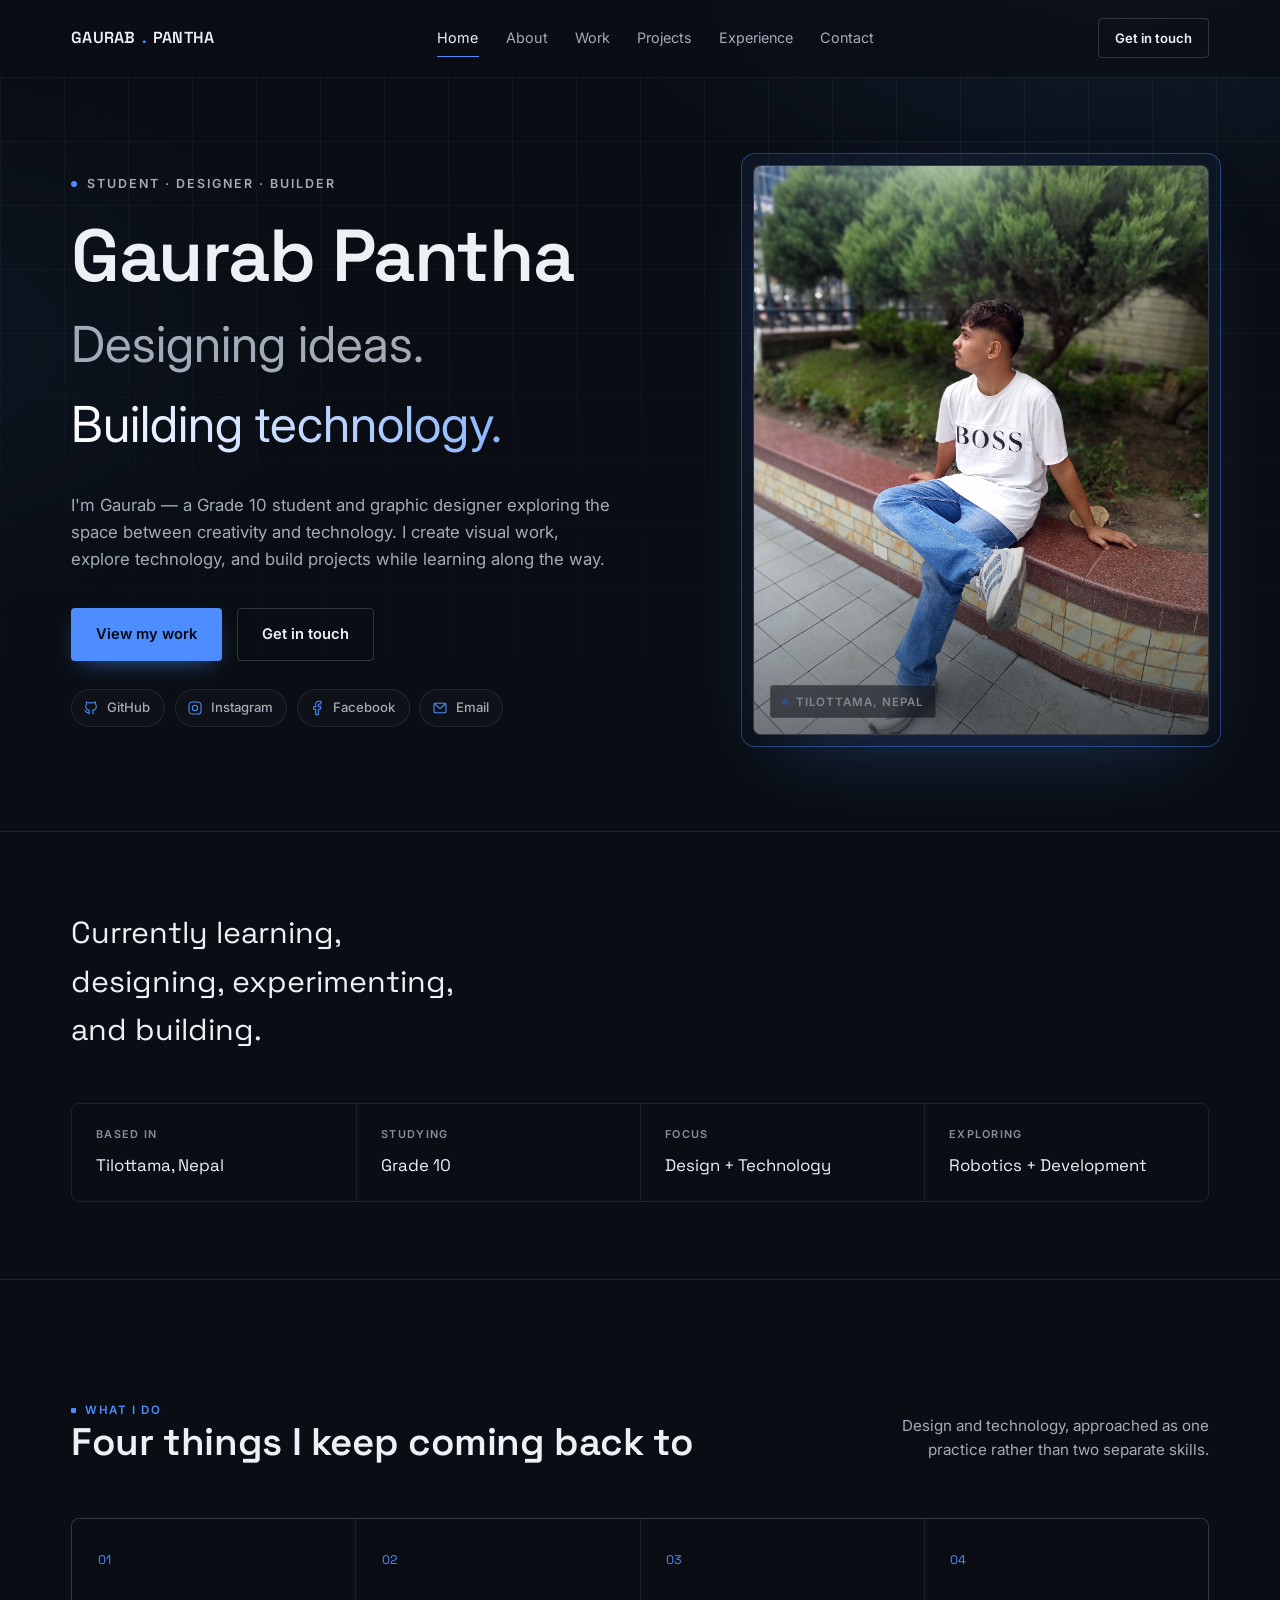
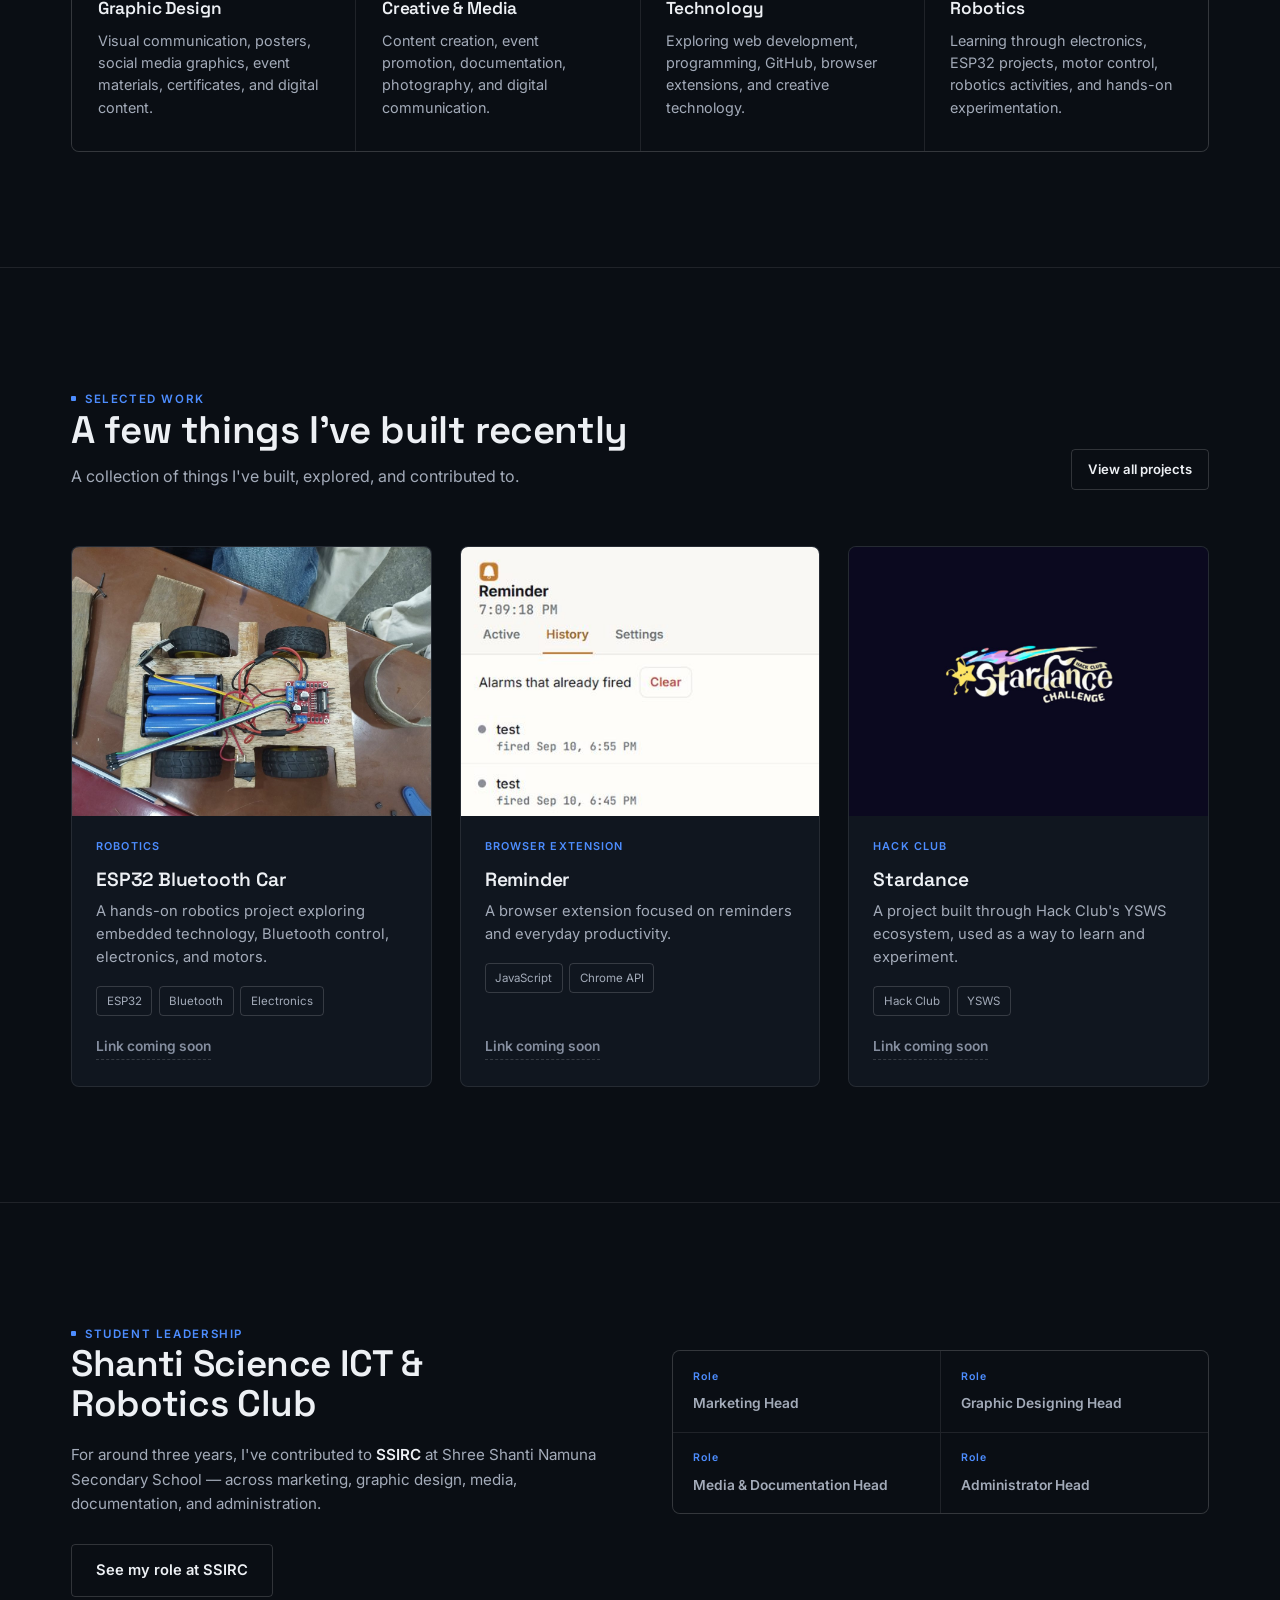
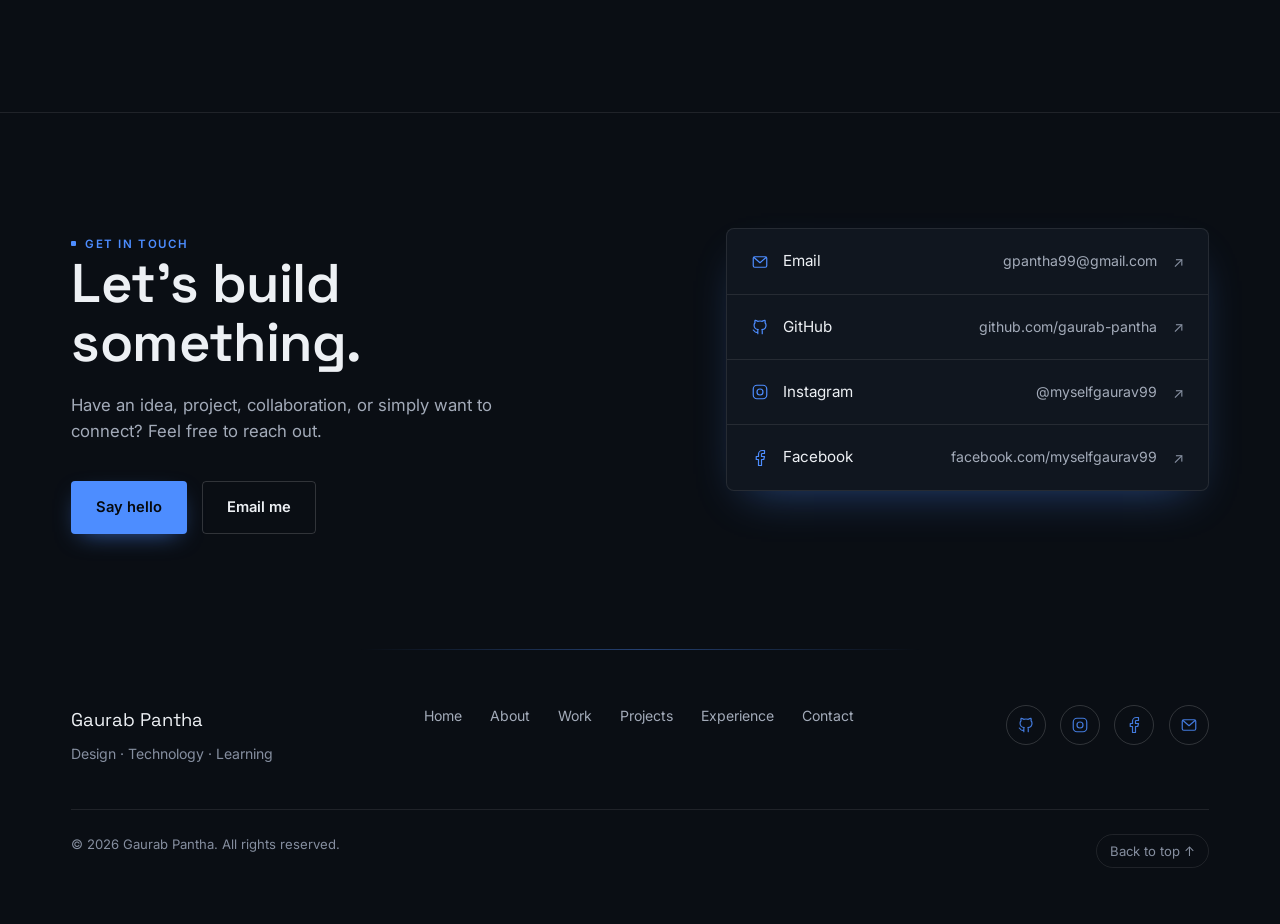
==== commit 86535dcb: "Add files via upload" ====
--- a/index.html
+++ b/index.html
@@ -7,23 +7,55 @@
 <meta name="description" content="Personal portfolio of Gaurab Pantha, a Grade 10 student and graphic designer exploring technology, robotics, coding, and creative projects.">
 
 <meta property="og:type" content="website">
-<meta property="og:title" content="Gaurab Pantha — Designer, Student & Tech Enthusiast">
+<meta property="og:title" content="Gaurab Pantha — Designer, Student &amp; Tech Enthusiast">
 <meta property="og:description" content="Personal portfolio of Gaurab Pantha, a Grade 10 student and graphic designer exploring technology, robotics, coding, and creative projects.">
-<meta property="og:image" content="assets/images/profile/gaurab.jpg">
+<meta property="og:url" content="https://gaurabportfolio.gpantha99.workers.dev/">
+<meta property="og:site_name" content="Gaurab Pantha">
+<meta property="og:image" content="https://gaurabportfolio.gpantha99.workers.dev/assets/images/og-card.jpg">
+<meta property="og:image:width" content="1200">
+<meta property="og:image:height" content="630">
+<meta property="og:image:alt" content="Gaurab Pantha — Student, designer and builder">
 <meta name="twitter:card" content="summary_large_image">
-
+<meta name="twitter:image" content="https://gaurabportfolio.gpantha99.workers.dev/assets/images/og-card.jpg">
+
+<link rel="canonical" href="https://gaurabportfolio.gpantha99.workers.dev/">
+<meta name="theme-color" content="#0a0e14">
+<meta name="color-scheme" content="dark">
+<script>document.documentElement.classList.add("js")</script>
 <link rel="icon" href="favicon.svg" type="image/svg+xml">
+<link rel="icon" href="favicon.ico" sizes="48x48">
+<link rel="icon" href="favicon-192.png" type="image/png" sizes="192x192">
+<link rel="apple-touch-icon" href="apple-touch-icon.png">
 <link rel="preconnect" href="https://fonts.googleapis.com">
 <link rel="preconnect" href="https://fonts.gstatic.com" crossorigin>
 <link href="https://fonts.googleapis.com/css2?family=Space+Grotesk:wght@500;600;700&amp;family=Inter:wght@400;500;600;700&amp;display=swap" rel="stylesheet">
+<link rel="preload" as="image" href="assets/images/profile/gaurab.jpg" fetchpriority="high">
 <link rel="stylesheet" href="css/style.css">
 <link rel="stylesheet" href="css/responsive.css">
+<script type="application/ld+json">
+{
+  "@context": "https://schema.org",
+  "@type": "Person",
+  "name": "Gaurab Pantha",
+  "url": "https://gaurabportfolio.gpantha99.workers.dev/",
+  "image": "https://gaurabportfolio.gpantha99.workers.dev/assets/images/profile/gaurab.jpg",
+  "jobTitle": "Student and graphic designer",
+  "description": "Grade 10 student and graphic designer exploring technology, robotics, coding, and creative projects.",
+  "address": { "@type": "PostalAddress", "addressLocality": "Tilottama", "addressCountry": "NP" },
+  "email": "mailto:gpantha99@gmail.com",
+  "sameAs": [
+    "https://github.com/gaurab-pantha",
+    "https://www.instagram.com/myselfgaurav99/",
+    "https://www.facebook.com/myselfgaurav99"
+  ]
+}
+</script>
 </head>
 <body>
 
+<a href="#main" class="skip-link">Skip to content</a>
+
 <div class="scroll-progress" aria-hidden="true"></div>
-
-<a href="#main" class="sr-only" style="position:absolute;left:-9999px;">Skip to content</a>
 
 <header class="site-header">
   <div class="container nav">
@@ -57,7 +89,7 @@
   </nav>
 </header>
 
-<main id="main">
+<main id="main" tabindex="-1">
 
   <!-- HERO -->
   <section class="hero">
@@ -72,11 +104,17 @@
           <a href="#work" class="btn btn-primary">View my work</a>
           <a href="contact.html" class="btn btn-ghost">Get in touch</a>
         </div>
+        <ul class="hero-socials" aria-label="Social links">
+          <li><a href="https://github.com/gaurab-pantha" target="_blank" rel="noopener"><img src="assets/icons/github.svg" alt="" width="18" height="18">GitHub</a></li>
+          <li><a href="https://www.instagram.com/myselfgaurav99/" target="_blank" rel="noopener"><img src="assets/icons/instagram.svg" alt="" width="18" height="18">Instagram</a></li>
+          <li><a href="https://www.facebook.com/myselfgaurav99" target="_blank" rel="noopener"><img src="assets/icons/facebook.svg" alt="" width="18" height="18">Facebook</a></li>
+          <li><a href="mailto:gpantha99@gmail.com"><img src="assets/icons/mail.svg" alt="" width="18" height="18">Email</a></li>
+        </ul>
       </div>
 
       <div class="hero-visual" data-reveal>
         <div class="hero-portrait">
-          <img src="assets/images/profile/gaurab.jpg" alt="Portrait of Gaurab Pantha" width="900" height="1125">
+          <img fetchpriority="high" width="864" height="1208" src="assets/images/profile/gaurab.jpg" alt="Portrait of Gaurab Pantha">
           <span class="hero-portrait-tag"><span class="dot"></span>Tilottama, Nepal</span>
         </div>
       </div>
@@ -158,12 +196,9 @@
 
       <div class="project-grid" data-reveal>
         <article class="project-card">
-          <a class="project-thumb" href="#" aria-label="View ESP32 Bluetooth Car">
-            <img src="assets/images/projects/esp32-car.jpg" alt="ESP32 Bluetooth Car" loading="lazy" width="800" height="600">
-          </a>
+          <div class="project-thumb"><img width="1200" height="900" src="assets/images/projects/esp32-car.jpg" alt="ESP32 Bluetooth Car" loading="lazy"></div>
           <div class="project-body">
             <div class="project-top">
-              <span class="project-num">01</span>
               <span class="project-cat">Robotics</span>
             </div>
             <h3 class="project-name">ESP32 Bluetooth Car</h3>
@@ -171,17 +206,14 @@
             <div class="project-tags">
               <span class="tag">ESP32</span><span class="tag">Bluetooth</span><span class="tag">Electronics</span>
             </div>
-            <a class="project-link" href="#">View project <span class="arrow">&rarr;</span></a>
+            <span class="project-link is-soon">Link coming soon</span>
           </div>
         </article>
 
         <article class="project-card">
-          <a class="project-thumb" href="#" aria-label="View Reminder">
-            <img src="assets/images/projects/reminder.jpg" alt="Reminder browser extension" loading="lazy" width="800" height="600">
-          </a>
+          <div class="project-thumb"><img width="443" height="332" src="assets/images/projects/reminder.jpg" alt="Reminder browser extension" loading="lazy"></div>
           <div class="project-body">
             <div class="project-top">
-              <span class="project-num">02</span>
               <span class="project-cat">Browser Extension</span>
             </div>
             <h3 class="project-name">Reminder</h3>
@@ -189,17 +221,14 @@
             <div class="project-tags">
               <span class="tag">JavaScript</span><span class="tag">Chrome API</span>
             </div>
-            <a class="project-link" href="#">View project <span class="arrow">&rarr;</span></a>
+            <span class="project-link is-soon">Link coming soon</span>
           </div>
         </article>
 
         <article class="project-card">
-          <a class="project-thumb" href="#" aria-label="View Stardance">
-            <img src="assets/images/projects/stardance.jpg" alt="Stardance project" loading="lazy" width="800" height="600">
-          </a>
+          <div class="project-thumb"><img width="1200" height="900" src="assets/images/projects/stardance.jpg" alt="Stardance project" loading="lazy"></div>
           <div class="project-body">
             <div class="project-top">
-              <span class="project-num">03</span>
               <span class="project-cat">Hack Club</span>
             </div>
             <h3 class="project-name">Stardance</h3>
@@ -207,7 +236,7 @@
             <div class="project-tags">
               <span class="tag">Hack Club</span><span class="tag">YSWS</span>
             </div>
-            <a class="project-link" href="#">View project <span class="arrow">&rarr;</span></a>
+            <span class="project-link is-soon">Link coming soon</span>
           </div>
         </article>
       </div>
@@ -246,7 +275,26 @@
           <p class="contact-desc">Have an idea, project, collaboration, or simply want to connect? Feel free to reach out.</p>
           <div class="contact-actions">
             <a href="contact.html" class="btn btn-primary">Say hello</a>
-          </div>
+            <a href="mailto:gpantha99@gmail.com" class="btn btn-ghost">Email me</a>
+          </div>
+        </div>
+        <div class="contact-links" data-reveal>
+          <a class="contact-link-row" href="mailto:gpantha99@gmail.com">
+            <span class="contact-link-label"><img class="icon" src="assets/icons/mail.svg" alt="" width="18" height="18">Email</span>
+            <span class="contact-link-value">gpantha99@gmail.com</span>
+          </a>
+          <a class="contact-link-row" href="https://github.com/gaurab-pantha" target="_blank" rel="noopener">
+            <span class="contact-link-label"><img class="icon" src="assets/icons/github.svg" alt="" width="18" height="18">GitHub</span>
+            <span class="contact-link-value">github.com/gaurab-pantha</span>
+          </a>
+          <a class="contact-link-row" href="https://www.instagram.com/myselfgaurav99/" target="_blank" rel="noopener">
+            <span class="contact-link-label"><img class="icon" src="assets/icons/instagram.svg" alt="" width="18" height="18">Instagram</span>
+            <span class="contact-link-value">@myselfgaurav99</span>
+          </a>
+          <a class="contact-link-row" href="https://www.facebook.com/myselfgaurav99" target="_blank" rel="noopener">
+            <span class="contact-link-label"><img class="icon" src="assets/icons/facebook.svg" alt="" width="18" height="18">Facebook</span>
+            <span class="contact-link-value">facebook.com/myselfgaurav99</span>
+          </a>
         </div>
       </div>
     </div>
@@ -270,9 +318,7 @@
         <a href="contact.html">Contact</a>
       </nav>
       <div class="footer-social">
-        <a href="#" aria-label="GitHub"><img src="assets/icons/github.svg" alt="" width="16" height="16"></a>
-        <a href="#" aria-label="Instagram"><img src="assets/icons/instagram.svg" alt="" width="16" height="16"></a>
-        <a href="#" aria-label="LinkedIn"><img src="assets/icons/linkedin.svg" alt="" width="16" height="16"></a>
+        <a href="https://github.com/gaurab-pantha" target="_blank" rel="noopener" aria-label="GitHub (opens in a new tab)"><img src="assets/icons/github.svg" alt="" width="18" height="18"></a>
       </div>
     </div>
     <div class="footer-bottom">
@@ -282,6 +328,7 @@
   </div>
 </footer>
 
+<script src="js/config.js"></script>
 <script src="js/main.js"></script>
 </body>
 </html>
--- a/css/style.css
+++ b/css/style.css
@@ -12,8 +12,8 @@
   --border: rgba(255, 255, 255, 0.09);
   --border-strong: rgba(255, 255, 255, 0.16);
   --text: #edf0f4;
-  --text-muted: #8b93a3;
-  --text-faint: #565f6f;
+  --text-muted: #a3abb9;
+  --text-faint: #858e9f;
   --accent: #4d8dff;
   --accent-soft: rgba(77, 141, 255, 0.14);
   --accent-line: rgba(77, 141, 255, 0.4);
@@ -44,6 +44,7 @@
 
 html {
   scroll-behavior: smooth;
+  scroll-padding-top: 96px;
   -webkit-text-size-adjust: 100%;
 }
 
@@ -672,11 +673,13 @@
 
 .project-grid {
   display: grid;
-  grid-template-columns: repeat(2, 1fr);
+  grid-template-columns: repeat(3, 1fr);
   gap: clamp(1.25rem, 2.5vw, 1.75rem);
 }
 
 .project-card {
+  display: flex;
+  flex-direction: column;
   border: 1px solid var(--border);
   border-radius: var(--radius-m);
   overflow: hidden;
@@ -690,6 +693,7 @@
 }
 
 .project-thumb {
+  display: block;
   aspect-ratio: 4 / 3;
   overflow: hidden;
   background: var(--bg-elev);
@@ -708,13 +712,16 @@
 }
 
 .project-body {
-  padding: 1.5rem 1.6rem 1.75rem;
+  padding: 1.4rem 1.5rem 1.6rem;
+  display: flex;
+  flex-direction: column;
+  flex: 1;
 }
 
 .project-top {
   display: flex;
   align-items: center;
-  justify-content: space-between;
+  justify-content: flex-start;
   margin-bottom: 0.9rem;
 }
 
@@ -760,6 +767,8 @@
 }
 
 .project-link {
+  margin-top: auto;
+  align-self: flex-start;
   display: inline-flex;
   align-items: center;
   gap: 0.4rem;
@@ -1383,8 +1392,8 @@
 }
 
 .footer-social a {
-  width: 36px;
-  height: 36px;
+  width: 40px;
+  height: 40px;
   border: 1px solid var(--border-strong);
   border-radius: 50%;
   display: flex;
@@ -1439,13 +1448,13 @@
 }
 
 /* ---- Reveal animation ---- */
-[data-reveal] {
+html.js [data-reveal] {
   opacity: 0;
   transform: translateY(16px);
   transition: opacity 640ms var(--ease), transform 640ms var(--ease);
 }
 
-[data-reveal].is-visible {
+html.js [data-reveal].is-visible {
   opacity: 1;
   transform: translateY(0);
 }
@@ -1491,3 +1500,469 @@
   display: inline-block;
   margin-top: 0.75rem;
 }
+
+
+/* ==========================================================================
+   FIXES & ADDITIONS
+   ========================================================================== */
+
+/* Skip link: visible only when focused by keyboard */
+.skip-link {
+  position: absolute;
+  left: 1rem;
+  top: -4rem;
+  z-index: 300;
+  padding: 0.7rem 1.1rem;
+  background: var(--accent);
+  color: #06090e;
+  font-weight: 600;
+  font-size: 0.9rem;
+  border-radius: var(--radius-s);
+  transition: top var(--dur-s) var(--ease);
+}
+
+.skip-link:focus {
+  top: 1rem;
+}
+
+main:focus {
+  outline: none;
+}
+
+/* Project link that isn't published yet */
+.project-link.is-soon {
+  color: var(--text-faint);
+  border-bottom: 1px dashed var(--border-strong);
+  cursor: default;
+}
+
+.project-link.is-soon:hover {
+  color: var(--text-faint);
+  border-color: var(--border-strong);
+}
+
+/* Footer / contact icons come from <img>, so they keep their own colour */
+.footer-social img {
+  width: 18px;
+  height: 18px;
+  opacity: 0.85;
+  transition: opacity var(--dur-s) var(--ease);
+}
+
+.footer-social a:hover img {
+  opacity: 1;
+}
+
+.contact-link-label img.icon {
+  flex: none;
+}
+
+/* Contact fallback (until an email is added in js/config.js) */
+.contact-fallback {
+  border: 1px solid var(--border);
+  border-radius: var(--radius-m);
+  background: var(--surface);
+  padding: clamp(1.5rem, 3vw, 2.25rem);
+}
+
+.contact-fallback[hidden],
+#contact-form[hidden],
+.contact-link-row[hidden] {
+  display: none;
+}
+
+.contact-fallback-title {
+  font-size: clamp(1.25rem, 2.4vw, 1.6rem);
+  max-width: 24ch;
+}
+
+.contact-fallback p {
+  margin: 0.9rem 0 1.6rem;
+  color: var(--text-muted);
+  max-width: 46ch;
+}
+
+.about-side-title {
+  margin-bottom: 1.25rem;
+}
+
+/* Keep long words/emails from overflowing on small screens */
+.contact-link-value {
+  overflow-wrap: anywhere;
+  text-align: right;
+}
+
+.contact-link-row {
+  gap: 1rem;
+}
+
+/* Hide the closed mobile menu from keyboard and screen readers */
+@media (max-width: 768px) {
+  .mobile-menu {
+    visibility: hidden;
+  }
+  .mobile-menu.is-open {
+    visibility: visible;
+  }
+}
+
+/* Slightly stronger hover on cards that are actually links */
+.project-card:has(a.project-link:hover) {
+  border-color: var(--accent-line);
+}
+
+
+/* ==========================================================================
+   POLISH — visual refinements (ambient glow, motion, cards, gallery)
+   ========================================================================== */
+
+:root {
+  --accent-2: #8db6ff;
+  --glow: 0 18px 44px -20px rgba(77, 141, 255, 0.45);
+}
+
+/* Soft ambient glow behind the whole site */
+body::before {
+  content: "";
+  position: fixed;
+  inset: 0;
+  z-index: -1;
+  pointer-events: none;
+  background:
+    radial-gradient(900px 520px at 88% -8%, rgba(77, 141, 255, 0.12), transparent 62%),
+    radial-gradient(700px 480px at -6% 38%, rgba(77, 141, 255, 0.06), transparent 60%);
+}
+
+/* Hero: gradient headline + glowing portrait */
+.hero-statement em {
+  background: linear-gradient(90deg, #ffffff 0%, var(--accent-2) 100%);
+  -webkit-background-clip: text;
+  background-clip: text;
+  -webkit-text-fill-color: transparent;
+  color: var(--text);
+}
+
+.hero-portrait {
+  box-shadow: 0 30px 80px -30px rgba(77, 141, 255, 0.35);
+}
+
+.hero-visual::before {
+  content: "";
+  position: absolute;
+  inset: -12px;
+  border: 1px solid var(--accent-line);
+  border-radius: calc(var(--radius-m) + 6px);
+  background: linear-gradient(160deg, rgba(77, 141, 255, 0.08), transparent 55%);
+  pointer-events: none;
+  z-index: 0;
+}
+
+.hero-portrait {
+  z-index: 1;
+}
+
+/* Section titles get a short accent rule */
+.page-header h1,
+.section-title {
+  text-wrap: balance;
+}
+
+/* Buttons: subtle glow on primary */
+.btn-primary {
+  box-shadow: 0 8px 24px -10px rgba(77, 141, 255, 0.7);
+}
+
+.btn-primary:hover {
+  box-shadow: 0 12px 30px -10px rgba(77, 141, 255, 0.85);
+}
+
+/* Cards: accent line + glow on hover */
+.project-card,
+.event-card,
+.activity-card,
+.achieve-card {
+  position: relative;
+}
+
+.project-card::after,
+.event-card::after {
+  content: "";
+  position: absolute;
+  left: 0;
+  right: 0;
+  top: 0;
+  height: 2px;
+  background: linear-gradient(90deg, var(--accent), transparent);
+  opacity: 0;
+  transition: opacity var(--dur-m) var(--ease);
+  z-index: 2;
+}
+
+.project-card:hover,
+.event-card:hover {
+  box-shadow: var(--glow);
+}
+
+.project-card:hover::after,
+.event-card:hover::after {
+  opacity: 1;
+}
+
+.event-card {
+  transition: border-color var(--dur-m) var(--ease), transform var(--dur-m) var(--ease), box-shadow var(--dur-m) var(--ease);
+}
+
+.event-card:hover {
+  border-color: var(--border-strong);
+  transform: translateY(-3px);
+}
+
+.event-thumb img {
+  transition: transform var(--dur-m) var(--ease);
+}
+
+.event-card:hover .event-thumb img {
+  transform: scale(1.04);
+}
+
+.activity-card {
+  transition: border-color var(--dur-m) var(--ease), background var(--dur-m) var(--ease);
+}
+
+.activity-card:hover {
+  border-color: var(--accent-line);
+  background: var(--surface-2);
+}
+
+/* Cards re-animate in when the filter changes */
+@keyframes cardIn {
+  from { opacity: 0; transform: translateY(14px); }
+  to   { opacity: 1; transform: translateY(0); }
+}
+
+.project-card.is-entering {
+  animation: cardIn 520ms var(--ease) both;
+  animation-delay: calc(var(--i, 0) * 70ms);
+}
+
+/* Filter buttons: counts + clearer active state */
+.filter-btn {
+  display: inline-flex;
+  align-items: center;
+}
+
+.filter-btn .count {
+  margin-left: 0.5rem;
+  font-size: 0.72rem;
+  opacity: 0.6;
+  font-variant-numeric: tabular-nums;
+}
+
+.filter-btn.is-active {
+  box-shadow: 0 6px 20px -8px rgba(77, 141, 255, 0.8);
+}
+
+.filter-btn.is-active .count {
+  opacity: 0.75;
+}
+
+/* Tags: a touch of colour on hover */
+.tag {
+  transition: border-color var(--dur-s) var(--ease), color var(--dur-s) var(--ease);
+}
+
+.project-card:hover .tag {
+  border-color: var(--accent-line);
+  color: var(--text);
+}
+
+/* Event dates: hide the empty slot, style real ones as a pill */
+.event-date {
+  padding: 0.2rem 0.6rem;
+  border: 1px solid var(--border-strong);
+  border-radius: 999px;
+}
+
+.event-date:empty {
+  display: none;
+}
+
+/* Gallery: caption always visible on touch screens (no hover there) */
+@media (hover: none) {
+  .gallery-cap {
+    opacity: 1;
+    transform: none;
+  }
+}
+
+.gallery-item:focus-visible {
+  outline-offset: -3px;
+}
+
+/* Lightbox: prev / next + counter */
+.lightbox-nav {
+  position: absolute;
+  top: 50%;
+  transform: translateY(-50%);
+  width: 44px;
+  height: 44px;
+  border: 1px solid var(--border-strong);
+  border-radius: 50%;
+  background: rgba(10, 14, 20, 0.7);
+  color: var(--text);
+  font-size: 1.3rem;
+  display: flex;
+  align-items: center;
+  justify-content: center;
+  transition: border-color var(--dur-s) var(--ease), color var(--dur-s) var(--ease);
+}
+
+.lightbox-nav:hover {
+  border-color: var(--accent);
+  color: var(--accent);
+}
+
+.lightbox-nav--prev { left: -0.5rem; }
+.lightbox-nav--next { right: -0.5rem; }
+
+.lightbox-count {
+  text-align: center;
+  margin-top: 0.35rem;
+  font-size: 0.75rem;
+  color: var(--text-faint);
+  letter-spacing: 0.08em;
+}
+
+@media (max-width: 600px) {
+  .lightbox-nav--prev { left: 0.25rem; }
+  .lightbox-nav--next { right: 0.25rem; }
+  .lightbox-nav { background: rgba(10, 14, 20, 0.85); }
+}
+
+/* Back to top: pill that sits quietly in the footer */
+.back-to-top {
+  padding: 0.35rem 0.8rem;
+  border: 1px solid var(--border);
+  border-radius: 999px;
+}
+
+/* Footer divider glow */
+.site-footer {
+  position: relative;
+}
+
+.site-footer::before {
+  content: "";
+  position: absolute;
+  top: 0;
+  left: 50%;
+  transform: translateX(-50%);
+  width: min(560px, 80%);
+  height: 1px;
+  background: linear-gradient(90deg, transparent, var(--accent-line), transparent);
+}
+
+/* Print: clean, light output */
+@media print {
+  body::before, .scroll-progress, .site-header, .lightbox { display: none !important; }
+  html.js [data-reveal] { opacity: 1 !important; transform: none !important; }
+}
+
+/* Fix: gallery photos were stretched (height attribute vs width:100%) */
+.gallery-item img {
+  height: auto;
+}
+
+/* Fix: <figure> default side margins made gallery photos narrow and misaligned */
+.gallery-item {
+  margin-inline: 0;
+}
+
+/* ==========================================================================
+   CONTACT & SOCIAL — hero chips, contact card refinements
+   ========================================================================== */
+.hero-socials {
+  margin-top: 1.75rem;
+  display: flex;
+  flex-wrap: wrap;
+  gap: 0.6rem;
+}
+
+.hero-socials a {
+  display: inline-flex;
+  align-items: center;
+  gap: 0.5rem;
+  padding: 0.45rem 0.85rem 0.45rem 0.7rem;
+  font-size: 0.82rem;
+  font-weight: 500;
+  color: var(--text-muted);
+  border: 1px solid var(--border);
+  border-radius: 999px;
+  background: rgba(255, 255, 255, 0.02);
+  transition: color var(--dur-s) var(--ease), border-color var(--dur-s) var(--ease), transform var(--dur-s) var(--ease), background var(--dur-s) var(--ease);
+}
+
+.hero-socials a:hover {
+  color: var(--text);
+  border-color: var(--accent-line);
+  background: var(--accent-soft);
+  transform: translateY(-2px);
+}
+
+.hero-socials img {
+  width: 16px;
+  height: 16px;
+}
+
+.contact-links {
+  background: var(--surface);
+  box-shadow: var(--glow);
+}
+
+.contact-link-row:hover .contact-link-value {
+  color: var(--accent);
+}
+
+.contact-link-row {
+  position: relative;
+}
+
+.contact-link-row::after {
+  content: "\2197";
+  color: var(--text-faint);
+  font-size: 0.9rem;
+  transition: transform var(--dur-s) var(--ease), color var(--dur-s) var(--ease);
+}
+
+.contact-link-row:hover::after {
+  color: var(--accent);
+  transform: translate(2px, -2px);
+}
+
+.contact-link-value {
+  margin-left: auto;
+}
+
+.contact-link-row[hidden]::after {
+  display: none;
+}
+
+.footer-social {
+  flex-wrap: wrap;
+}
+
+.footer-social a:hover {
+  background: var(--accent-soft);
+  transform: translateY(-2px);
+}
+
+.footer-social a {
+  transition: color var(--dur-s) var(--ease), border-color var(--dur-s) var(--ease), background var(--dur-s) var(--ease), transform var(--dur-s) var(--ease);
+}
+
+/* Phones: keep the portrait's frame inside the screen */
+@media (max-width: 768px) {
+  .hero-visual::before {
+    inset: -8px;
+  }
+}
--- a/css/responsive.css
+++ b/css/responsive.css
@@ -41,6 +41,10 @@
 
   .intro-item:nth-child(odd) {
     border-left: none;
+  }
+
+  .project-grid {
+    grid-template-columns: repeat(2, 1fr);
   }
 
   .services-grid {
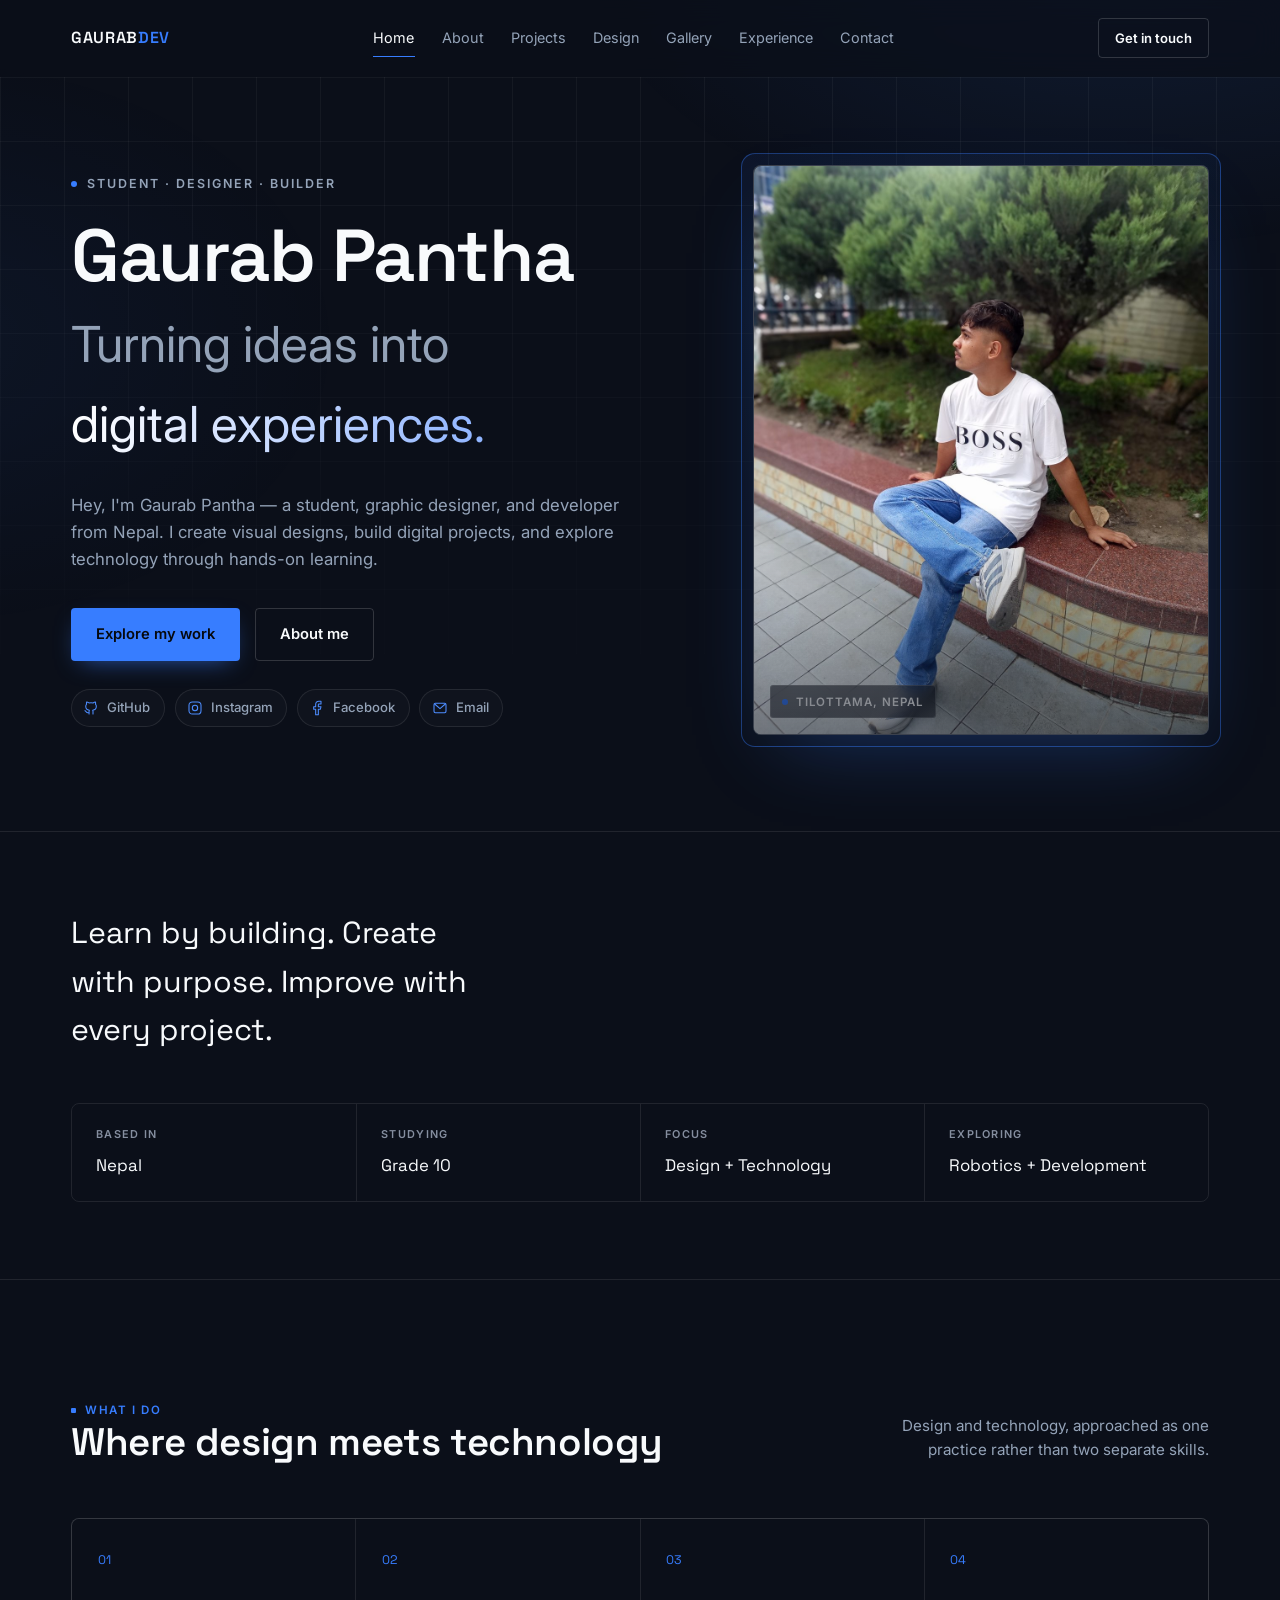
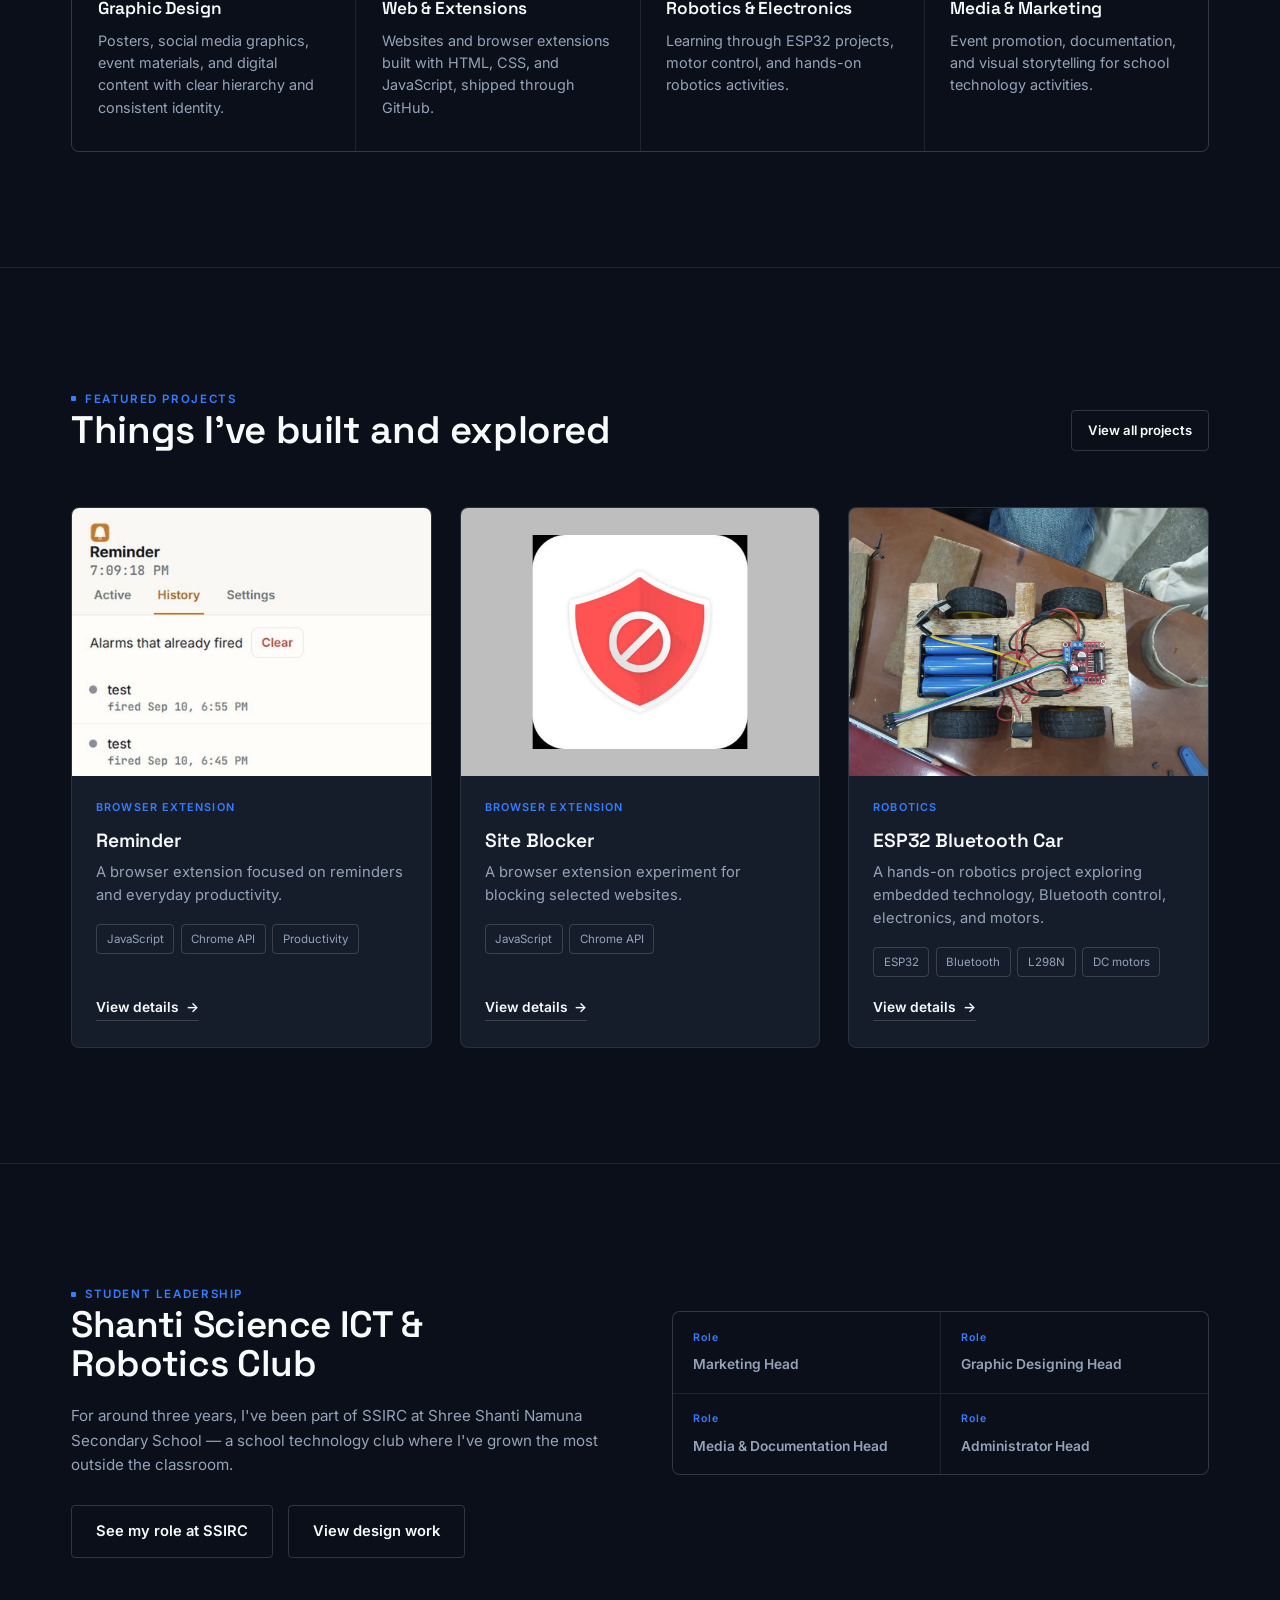
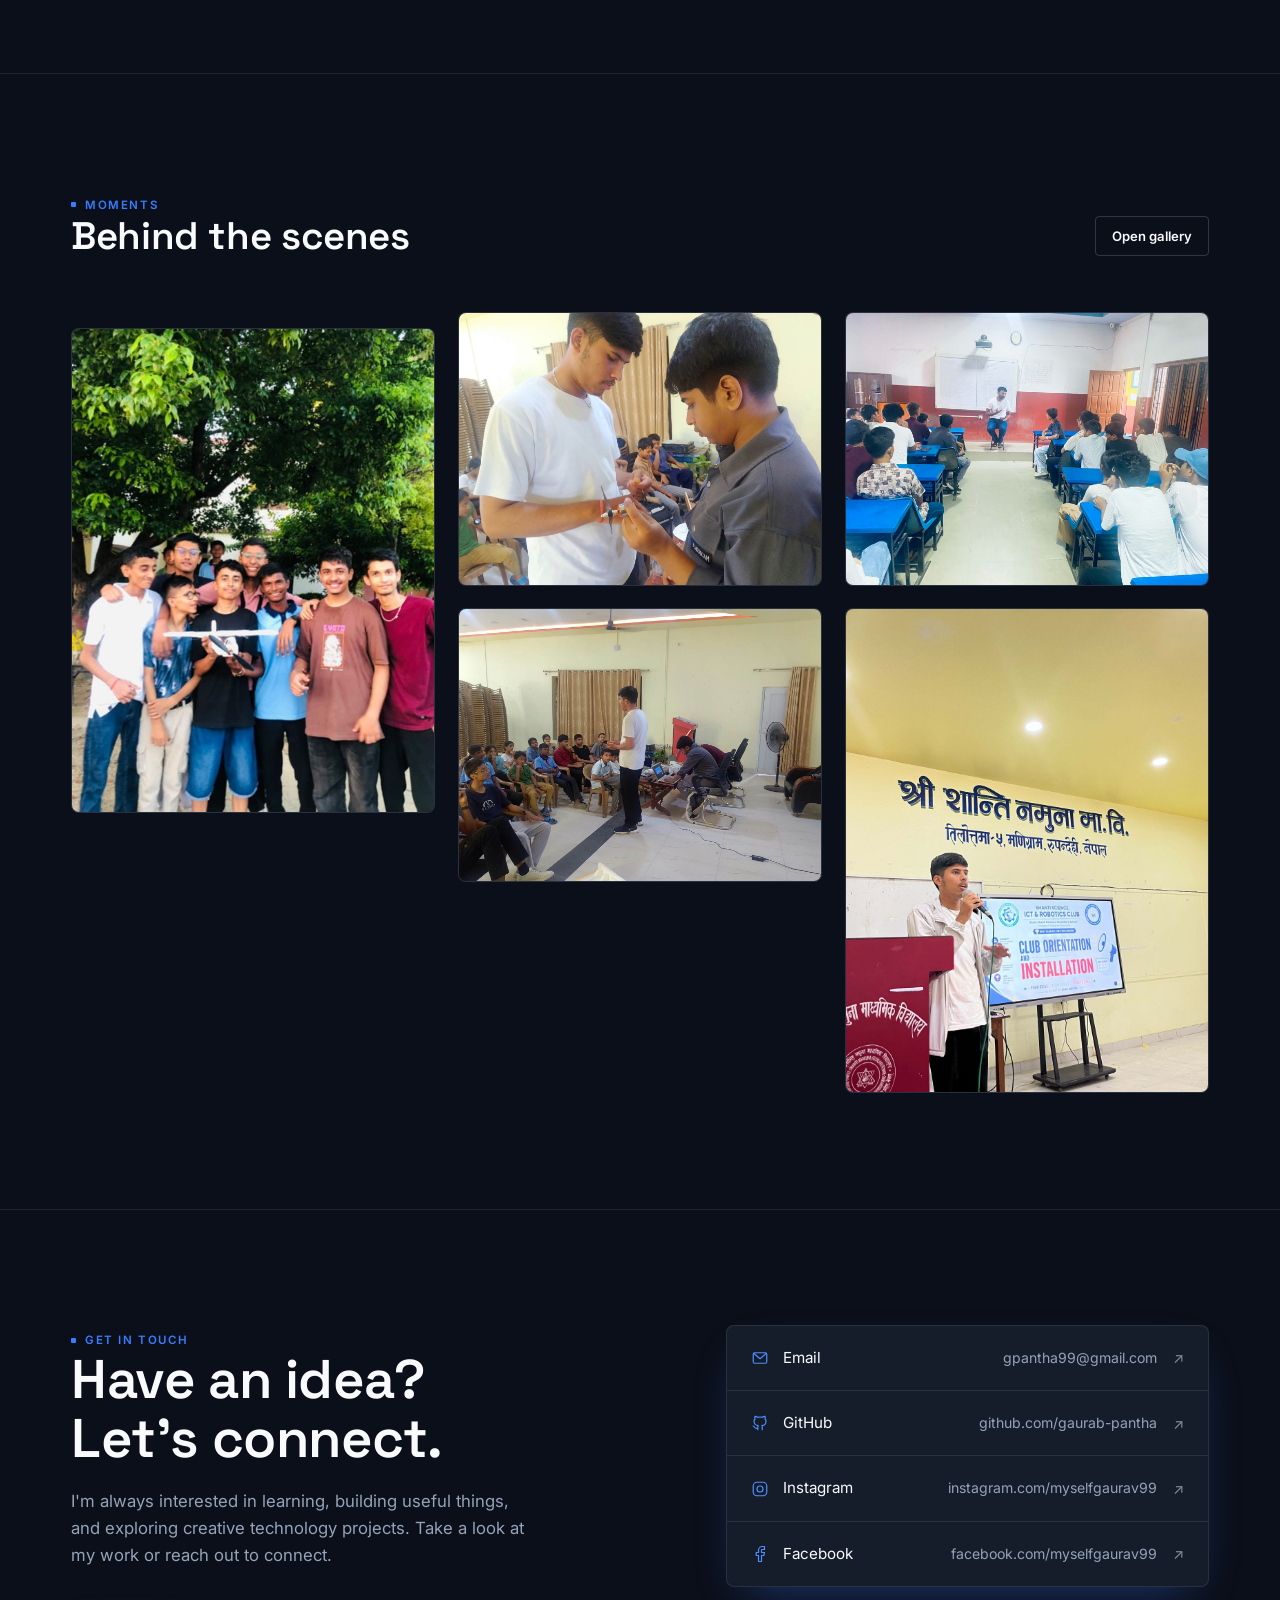
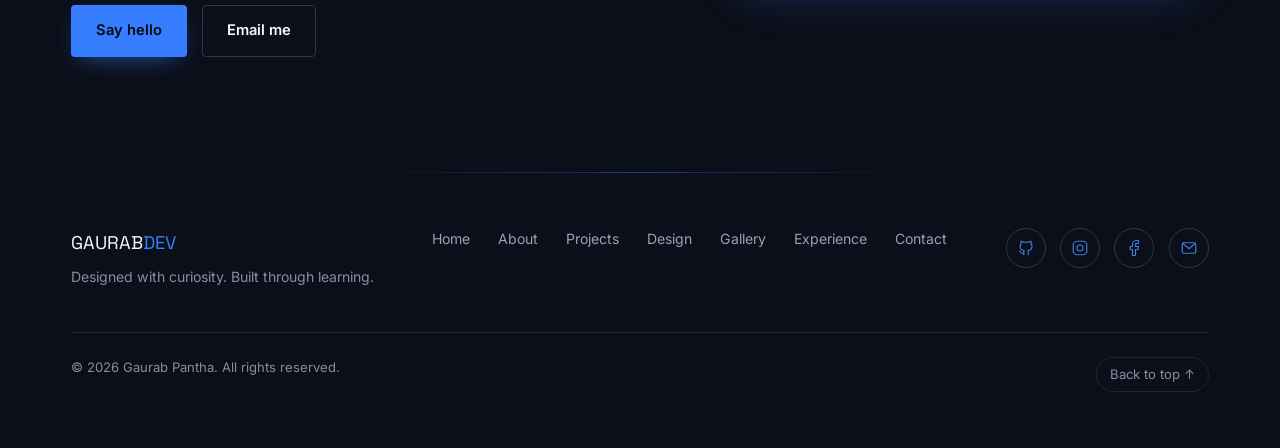
==== commit 6717f825: "Add files via upload" ====
--- a/index.html
+++ b/index.html
@@ -3,75 +3,67 @@
 <head>
 <meta charset="UTF-8">
 <meta name="viewport" content="width=device-width, initial-scale=1.0">
-<title>Gaurab Pantha — Designer, Student &amp; Tech Enthusiast</title>
-<meta name="description" content="Personal portfolio of Gaurab Pantha, a Grade 10 student and graphic designer exploring technology, robotics, coding, and creative projects.">
-
+<title>Gaurab Pantha — Designer, Developer & Technology Enthusiast</title>
+<meta name="description" content="Explore the portfolio of Gaurab Pantha, a student from Nepal working across graphic design, web development, browser extensions, and technology projects.">
 <meta property="og:type" content="website">
-<meta property="og:title" content="Gaurab Pantha — Designer, Student &amp; Tech Enthusiast">
-<meta property="og:description" content="Personal portfolio of Gaurab Pantha, a Grade 10 student and graphic designer exploring technology, robotics, coding, and creative projects.">
-<meta property="og:url" content="https://gaurabportfolio.gpantha99.workers.dev/">
-<meta property="og:site_name" content="Gaurab Pantha">
-<meta property="og:image" content="https://gaurabportfolio.gpantha99.workers.dev/assets/images/og-card.jpg">
+<meta property="og:title" content="Gaurab Pantha — Designer, Developer & Technology Enthusiast">
+<meta property="og:description" content="Explore the portfolio of Gaurab Pantha, a student from Nepal working across graphic design, web development, browser extensions, and technology projects.">
+<meta property="og:url" content="https://gaurabdev.com/">
+<meta property="og:site_name" content="GAURABDEV">
+<meta property="og:image" content="https://gaurabdev.com/assets/images/og-card.jpg">
 <meta property="og:image:width" content="1200">
 <meta property="og:image:height" content="630">
-<meta property="og:image:alt" content="Gaurab Pantha — Student, designer and builder">
+<meta property="og:image:alt" content="Gaurab Pantha — student, designer and developer from Nepal">
 <meta name="twitter:card" content="summary_large_image">
-<meta name="twitter:image" content="https://gaurabportfolio.gpantha99.workers.dev/assets/images/og-card.jpg">
-
-<link rel="canonical" href="https://gaurabportfolio.gpantha99.workers.dev/">
-<meta name="theme-color" content="#0a0e14">
+<meta name="twitter:image" content="https://gaurabdev.com/assets/images/og-card.jpg">
+<link rel="canonical" href="https://gaurabdev.com/">
+<meta name="theme-color" content="#0B0F19">
 <meta name="color-scheme" content="dark">
 <script>document.documentElement.classList.add("js")</script>
-<link rel="icon" href="favicon.svg" type="image/svg+xml">
-<link rel="icon" href="favicon.ico" sizes="48x48">
-<link rel="icon" href="favicon-192.png" type="image/png" sizes="192x192">
-<link rel="apple-touch-icon" href="apple-touch-icon.png">
+<link rel="icon" href="/favicon.svg" type="image/svg+xml">
+<link rel="icon" href="/favicon.ico" sizes="48x48">
+<link rel="icon" href="/favicon-192.png" type="image/png" sizes="192x192">
+<link rel="apple-touch-icon" href="/apple-touch-icon.png">
 <link rel="preconnect" href="https://fonts.googleapis.com">
 <link rel="preconnect" href="https://fonts.gstatic.com" crossorigin>
 <link href="https://fonts.googleapis.com/css2?family=Space+Grotesk:wght@500;600;700&amp;family=Inter:wght@400;500;600;700&amp;display=swap" rel="stylesheet">
-<link rel="preload" as="image" href="assets/images/profile/gaurab.jpg" fetchpriority="high">
-<link rel="stylesheet" href="css/style.css">
-<link rel="stylesheet" href="css/responsive.css">
+<link rel="stylesheet" href="/css/style.css">
+<link rel="stylesheet" href="/css/responsive.css">
 <script type="application/ld+json">
 {
   "@context": "https://schema.org",
   "@type": "Person",
   "name": "Gaurab Pantha",
-  "url": "https://gaurabportfolio.gpantha99.workers.dev/",
-  "image": "https://gaurabportfolio.gpantha99.workers.dev/assets/images/profile/gaurab.jpg",
-  "jobTitle": "Student and graphic designer",
-  "description": "Grade 10 student and graphic designer exploring technology, robotics, coding, and creative projects.",
+  "url": "https://gaurabdev.com/",
+  "image": "https://gaurabdev.com/assets/images/profile/gaurab.jpg",
+  "jobTitle": "Student, graphic designer and developer",
+  "description": "Student from Nepal working across graphic design, web development, browser extensions, and technology projects.",
   "address": { "@type": "PostalAddress", "addressLocality": "Tilottama", "addressCountry": "NP" },
-  "email": "mailto:gpantha99@gmail.com",
-  "sameAs": [
-    "https://github.com/gaurab-pantha",
-    "https://www.instagram.com/myselfgaurav99/",
-    "https://www.facebook.com/myselfgaurav99"
-  ]
+  "sameAs": ["https://github.com/gaurab-pantha"]
 }
 </script>
 </head>
 <body>
 
 <a href="#main" class="skip-link">Skip to content</a>
-
 <div class="scroll-progress" aria-hidden="true"></div>
 
 <header class="site-header">
   <div class="container nav">
-    <a href="index.html" class="nav-logo">GAURAB<span>.</span>PANTHA</a>
+    <a href="/" class="nav-logo" aria-label="GAURABDEV — home">GAURAB<span>DEV</span></a>
 
     <nav class="nav-links" aria-label="Primary">
-      <a href="index.html" aria-current="page">Home</a>
-      <a href="about.html">About</a>
-      <a href="index.html#work">Work</a>
-      <a href="projects.html">Projects</a>
-      <a href="about.html#experience">Experience</a>
-      <a href="contact.html">Contact</a>
+    <a href="/" aria-current="page">Home</a>
+    <a href="/about/">About</a>
+    <a href="/projects/">Projects</a>
+    <a href="/design/">Design</a>
+    <a href="/gallery/">Gallery</a>
+    <a href="/experience/">Experience</a>
+    <a href="/contact/">Contact</a>
     </nav>
 
     <div class="nav-cta">
-      <a href="contact.html" class="btn btn-ghost btn-small">Get in touch</a>
+      <a href="/contact/" class="btn btn-ghost btn-small">Get in touch</a>
       <button class="nav-toggle" aria-label="Toggle menu" aria-expanded="false" aria-controls="mobile-menu">
         <span></span><span></span><span></span>
       </button>
@@ -79,183 +71,108 @@
   </div>
 
   <nav id="mobile-menu" class="mobile-menu" aria-label="Mobile">
-    <a href="index.html" aria-current="page">Home</a>
-    <a href="about.html">About</a>
-    <a href="index.html#work">Work</a>
-    <a href="projects.html">Projects</a>
-    <a href="about.html#experience">Experience</a>
-    <a href="contact.html">Contact</a>
-    <a href="contact.html" class="btn btn-primary">Get in touch</a>
+    <a href="/" aria-current="page">Home</a>
+    <a href="/about/">About</a>
+    <a href="/projects/">Projects</a>
+    <a href="/design/">Design</a>
+    <a href="/gallery/">Gallery</a>
+    <a href="/experience/">Experience</a>
+    <a href="/contact/">Contact</a>
+    <a href="/contact/" class="btn btn-primary">Get in touch</a>
   </nav>
 </header>
 
 <main id="main" tabindex="-1">
 
-  <!-- HERO -->
   <section class="hero">
     <div class="grid-bg" aria-hidden="true"></div>
     <div class="container hero-grid">
       <div data-reveal>
-        <p class="hero-label"><span class="dot"></span>Student &middot; Designer &middot; Builder</p>
+        <p class="hero-label"><span class="dot"></span><span data-bind="profile.heroLabel">Student &middot; Designer &middot; Builder</span></p>
         <h1 class="hero-name">Gaurab Pantha</h1>
-        <p class="hero-statement">Designing ideas.<br><em>Building technology.</em></p>
-        <p class="hero-copy">I'm Gaurab — a Grade 10 student and graphic designer exploring the space between creativity and technology. I create visual work, explore technology, and build projects while learning along the way.</p>
+        <p class="hero-statement"><span data-hero-1>Turning ideas into</span><br><em data-hero-2>digital experiences.</em></p>
+        <p class="hero-copy" data-bind="profile.intro">Hey, I'm Gaurab Pantha — a student, graphic designer, and developer from Nepal. I create visual designs, build digital projects, and explore technology through hands-on learning.</p>
         <div class="hero-actions">
-          <a href="#work" class="btn btn-primary">View my work</a>
-          <a href="contact.html" class="btn btn-ghost">Get in touch</a>
+          <a href="/projects/" class="btn btn-primary" data-bind="pages.home.cta1">Explore my work</a>
+          <a href="/about/" class="btn btn-ghost" data-bind="pages.home.cta2">About me</a>
         </div>
         <ul class="hero-socials" aria-label="Social links">
-          <li><a href="https://github.com/gaurab-pantha" target="_blank" rel="noopener"><img src="assets/icons/github.svg" alt="" width="18" height="18">GitHub</a></li>
-          <li><a href="https://www.instagram.com/myselfgaurav99/" target="_blank" rel="noopener"><img src="assets/icons/instagram.svg" alt="" width="18" height="18">Instagram</a></li>
-          <li><a href="https://www.facebook.com/myselfgaurav99" target="_blank" rel="noopener"><img src="assets/icons/facebook.svg" alt="" width="18" height="18">Facebook</a></li>
-          <li><a href="mailto:gpantha99@gmail.com"><img src="assets/icons/mail.svg" alt="" width="18" height="18">Email</a></li>
+          <li><a data-link="github" href="https://github.com/gaurab-pantha" target="_blank" rel="noopener"><img src="/assets/icons/github.svg" alt="" width="18" height="18">GitHub</a></li>
+          <li><a data-link="instagram" href="#" target="_blank" rel="noopener" hidden><img src="/assets/icons/instagram.svg" alt="" width="18" height="18">Instagram</a></li>
+          <li><a data-link="facebook" href="#" target="_blank" rel="noopener" hidden><img src="/assets/icons/facebook.svg" alt="" width="18" height="18">Facebook</a></li>
+          <li><a data-link="email" href="#" hidden><img src="/assets/icons/mail.svg" alt="" width="18" height="18">Email</a></li>
         </ul>
       </div>
-
       <div class="hero-visual" data-reveal>
         <div class="hero-portrait">
-          <img fetchpriority="high" width="864" height="1208" src="assets/images/profile/gaurab.jpg" alt="Portrait of Gaurab Pantha">
-          <span class="hero-portrait-tag"><span class="dot"></span>Tilottama, Nepal</span>
-        </div>
-      </div>
-    </div>
-  </section>
-
-  <!-- INTRO -->
+          <img fetchpriority="high" width="1080" height="1440" data-bind-src="profile.profileImage" alt="Portrait of Gaurab Pantha">
+          <noscript><img width="1080" height="1440" src="/assets/images/profile/gaurab.jpg" alt="Portrait of Gaurab Pantha"></noscript>
+          <span class="hero-portrait-tag"><span class="dot"></span><span data-bind="profile.location">Tilottama, Nepal</span></span>
+        </div>
+      </div>
+    </div>
+  </section>
+
   <section class="section section--tight">
     <div class="container">
-      <p class="intro-lead" data-reveal>Currently learning, designing, experimenting, and building.</p>
-      <div class="intro-grid" data-reveal>
-        <div class="intro-item">
-          <div class="intro-item-label">Based in</div>
-          <div class="intro-item-value">Tilottama, Nepal</div>
-        </div>
-        <div class="intro-item">
-          <div class="intro-item-label">Studying</div>
-          <div class="intro-item-value">Grade 10</div>
-        </div>
-        <div class="intro-item">
-          <div class="intro-item-label">Focus</div>
-          <div class="intro-item-value">Design + Technology</div>
-        </div>
-        <div class="intro-item">
-          <div class="intro-item-label">Exploring</div>
-          <div class="intro-item-value">Robotics + Development</div>
-        </div>
-      </div>
-    </div>
-  </section>
-
-  <!-- WHAT I DO -->
+      <p class="intro-lead" data-bind="pages.home.lead" data-reveal>Learn by building. Create with purpose. Improve with every project.</p>
+      <div class="intro-grid" id="facts-grid" data-reveal>
+        <div class="intro-item"><div class="intro-item-label">Based in</div><div class="intro-item-value">Nepal</div></div>
+        <div class="intro-item"><div class="intro-item-label">Studying</div><div class="intro-item-value">Grade 10</div></div>
+        <div class="intro-item"><div class="intro-item-label">Focus</div><div class="intro-item-value">Design + Technology</div></div>
+        <div class="intro-item"><div class="intro-item-label">Exploring</div><div class="intro-item-value">Robotics + Development</div></div>
+      </div>
+    </div>
+  </section>
+
   <section class="section">
     <div class="container">
       <div class="section-head" data-reveal>
         <div>
-          <p class="eyebrow">What I do</p>
-          <h2 class="section-title">Four things I keep coming back to</h2>
-        </div>
-        <p class="section-meta">Design and technology, approached as one practice rather than two separate skills.</p>
-      </div>
-
-      <div class="services-grid" data-reveal>
-        <div class="service-card">
-          <div class="service-num">01</div>
-          <h3 class="service-title">Graphic Design</h3>
-          <p class="service-desc">Visual communication, posters, social media graphics, event materials, certificates, and digital content.</p>
-        </div>
-        <div class="service-card">
-          <div class="service-num">02</div>
-          <h3 class="service-title">Creative &amp; Media</h3>
-          <p class="service-desc">Content creation, event promotion, documentation, photography, and digital communication.</p>
-        </div>
-        <div class="service-card">
-          <div class="service-num">03</div>
-          <h3 class="service-title">Technology</h3>
-          <p class="service-desc">Exploring web development, programming, GitHub, browser extensions, and creative technology.</p>
-        </div>
-        <div class="service-card">
-          <div class="service-num">04</div>
-          <h3 class="service-title">Robotics</h3>
-          <p class="service-desc">Learning through electronics, ESP32 projects, motor control, robotics activities, and hands-on experimentation.</p>
-        </div>
-      </div>
-    </div>
-  </section>
-
-  <!-- SELECTED WORK PREVIEW -->
+          <p class="eyebrow" data-bind="pages.homeWhat.eyebrow">What I do</p>
+          <h2 class="section-title" data-bind="pages.homeWhat.title">Where design meets technology</h2>
+        </div>
+        <p class="section-meta" data-bind="pages.homeWhat.lead">Design and technology, approached as one practice rather than two separate skills.</p>
+      </div>
+
+      <div class="services-grid" id="services-grid" data-reveal>
+        <div class="service-card"><div class="service-num">01</div><h3 class="service-title">Graphic Design</h3><p class="service-desc">Posters, social media graphics, event materials, and digital content with clear hierarchy and consistent identity.</p></div>
+        <div class="service-card"><div class="service-num">02</div><h3 class="service-title">Web &amp; Extensions</h3><p class="service-desc">Websites and browser extensions built with HTML, CSS, and JavaScript, shipped through GitHub.</p></div>
+        <div class="service-card"><div class="service-num">03</div><h3 class="service-title">Robotics &amp; Electronics</h3><p class="service-desc">Learning through ESP32 projects, motor control, and hands-on robotics activities.</p></div>
+        <div class="service-card"><div class="service-num">04</div><h3 class="service-title">Media &amp; Marketing</h3><p class="service-desc">Event promotion, documentation, and visual storytelling for school technology activities.</p></div>
+      </div>
+    </div>
+  </section>
+
   <section class="section" id="work">
     <div class="container">
       <div class="section-head" data-reveal>
         <div>
-          <p class="eyebrow">Selected work</p>
-          <h2 class="section-title">A few things I've built recently</h2>
-          <p class="section-sub">A collection of things I've built, explored, and contributed to.</p>
-        </div>
-        <a href="projects.html" class="btn btn-ghost btn-small">View all projects</a>
-      </div>
-
-      <div class="project-grid" data-reveal>
-        <article class="project-card">
-          <div class="project-thumb"><img width="1200" height="900" src="assets/images/projects/esp32-car.jpg" alt="ESP32 Bluetooth Car" loading="lazy"></div>
-          <div class="project-body">
-            <div class="project-top">
-              <span class="project-cat">Robotics</span>
-            </div>
-            <h3 class="project-name">ESP32 Bluetooth Car</h3>
-            <p class="project-desc">A hands-on robotics project exploring embedded technology, Bluetooth control, electronics, and motors.</p>
-            <div class="project-tags">
-              <span class="tag">ESP32</span><span class="tag">Bluetooth</span><span class="tag">Electronics</span>
-            </div>
-            <span class="project-link is-soon">Link coming soon</span>
-          </div>
-        </article>
-
-        <article class="project-card">
-          <div class="project-thumb"><img width="443" height="332" src="assets/images/projects/reminder.jpg" alt="Reminder browser extension" loading="lazy"></div>
-          <div class="project-body">
-            <div class="project-top">
-              <span class="project-cat">Browser Extension</span>
-            </div>
-            <h3 class="project-name">Reminder</h3>
-            <p class="project-desc">A browser extension focused on reminders and everyday productivity.</p>
-            <div class="project-tags">
-              <span class="tag">JavaScript</span><span class="tag">Chrome API</span>
-            </div>
-            <span class="project-link is-soon">Link coming soon</span>
-          </div>
-        </article>
-
-        <article class="project-card">
-          <div class="project-thumb"><img width="1200" height="900" src="assets/images/projects/stardance.jpg" alt="Stardance project" loading="lazy"></div>
-          <div class="project-body">
-            <div class="project-top">
-              <span class="project-cat">Hack Club</span>
-            </div>
-            <h3 class="project-name">Stardance</h3>
-            <p class="project-desc">A project built through Hack Club's YSWS ecosystem, used as a way to learn and experiment.</p>
-            <div class="project-tags">
-              <span class="tag">Hack Club</span><span class="tag">YSWS</span>
-            </div>
-            <span class="project-link is-soon">Link coming soon</span>
-          </div>
-        </article>
-      </div>
-    </div>
-  </section>
-
-  <!-- SSIRC TEASER -->
+          <p class="eyebrow" data-bind="pages.homeProjects.eyebrow">Featured projects</p>
+          <h2 class="section-title" data-bind="pages.homeProjects.title">Things I've built and explored</h2>
+        </div>
+        <a href="/projects/" class="btn btn-ghost btn-small">View all projects</a>
+      </div>
+
+      <div class="project-grid" id="project-grid" data-featured data-needs-content>
+        <noscript><p class="empty-note">Turn on JavaScript to see projects.</p></noscript>
+      </div>
+    </div>
+  </section>
+
   <section class="section">
     <div class="container">
       <div class="ssirc-panel">
         <div data-reveal>
-          <p class="eyebrow">Student leadership</p>
-          <h2 class="ssirc-heading">Shanti Science ICT &amp; Robotics Club</h2>
-          <p class="ssirc-meta">For around three years, I've contributed to <strong>SSIRC</strong> at Shree Shanti Namuna Secondary School — across marketing, graphic design, media, documentation, and administration.</p>
+          <p class="eyebrow" data-bind="pages.homeSsirc.eyebrow">Student leadership</p>
+          <h2 class="ssirc-heading" data-bind="pages.homeSsirc.title">Shanti Science ICT &amp; Robotics Club</h2>
+          <p class="ssirc-meta" data-ssirc-summary>For around three years, I've been part of SSIRC at Shree Shanti Namuna Secondary School.</p>
           <div class="hero-actions" style="margin-top:1.75rem;">
-            <a href="about.html#experience" class="btn btn-ghost">See my role at SSIRC</a>
+            <a href="/experience/" class="btn btn-ghost">See my role at SSIRC</a>
+            <a href="/design/" class="btn btn-ghost">View design work</a>
           </div>
         </div>
-        <div class="role-list" data-reveal>
+        <div class="role-list" data-reveal data-roles>
           <div class="role-item"><span>Role</span>Marketing Head</div>
           <div class="role-item"><span>Role</span>Graphic Designing Head</div>
           <div class="role-item"><span>Role</span>Media &amp; Documentation Head</div>
@@ -265,36 +182,37 @@
     </div>
   </section>
 
-  <!-- CONTACT CTA -->
+  <section class="section">
+    <div class="container">
+      <div class="section-head" data-reveal>
+        <div>
+          <p class="eyebrow" data-bind="pages.homeMoments.eyebrow">Moments</p>
+          <h2 class="section-title" data-bind="pages.homeMoments.title">Behind the scenes</h2>
+        </div>
+        <a href="/gallery/" class="btn btn-ghost btn-small">Open gallery</a>
+      </div>
+
+      <div class="gallery-grid" id="gallery-grid" data-limit="6" data-needs-content></div>
+    </div>
+  </section>
+
   <section class="section contact-section">
     <div class="container">
       <div class="contact-layout">
         <div data-reveal>
-          <p class="eyebrow">Get in touch</p>
-          <h2 class="contact-heading">Let's build something.</h2>
-          <p class="contact-desc">Have an idea, project, collaboration, or simply want to connect? Feel free to reach out.</p>
+          <p class="eyebrow" data-bind="pages.homeContact.eyebrow">Get in touch</p>
+          <h2 class="contact-heading" data-bind="pages.homeContact.title">Have an idea? Let's connect.</h2>
+          <p class="contact-desc" data-bind="pages.homeContact.text">I'm always interested in learning, building useful things, and exploring creative technology projects. Take a look at my work or reach out to connect.</p>
           <div class="contact-actions">
-            <a href="contact.html" class="btn btn-primary">Say hello</a>
-            <a href="mailto:gpantha99@gmail.com" class="btn btn-ghost">Email me</a>
+            <a href="/contact/" class="btn btn-primary">Say hello</a>
+            <a data-link="email" href="#" class="btn btn-ghost" hidden>Email me</a>
           </div>
         </div>
         <div class="contact-links" data-reveal>
-          <a class="contact-link-row" href="mailto:gpantha99@gmail.com">
-            <span class="contact-link-label"><img class="icon" src="assets/icons/mail.svg" alt="" width="18" height="18">Email</span>
-            <span class="contact-link-value">gpantha99@gmail.com</span>
-          </a>
-          <a class="contact-link-row" href="https://github.com/gaurab-pantha" target="_blank" rel="noopener">
-            <span class="contact-link-label"><img class="icon" src="assets/icons/github.svg" alt="" width="18" height="18">GitHub</span>
-            <span class="contact-link-value">github.com/gaurab-pantha</span>
-          </a>
-          <a class="contact-link-row" href="https://www.instagram.com/myselfgaurav99/" target="_blank" rel="noopener">
-            <span class="contact-link-label"><img class="icon" src="assets/icons/instagram.svg" alt="" width="18" height="18">Instagram</span>
-            <span class="contact-link-value">@myselfgaurav99</span>
-          </a>
-          <a class="contact-link-row" href="https://www.facebook.com/myselfgaurav99" target="_blank" rel="noopener">
-            <span class="contact-link-label"><img class="icon" src="assets/icons/facebook.svg" alt="" width="18" height="18">Facebook</span>
-            <span class="contact-link-value">facebook.com/myselfgaurav99</span>
-          </a>
+          <a class="contact-link-row" data-link="email" href="#" hidden><span class="contact-link-label"><img class="icon" src="/assets/icons/mail.svg" alt="" width="18" height="18">Email</span><span class="contact-link-value"></span></a>
+          <a class="contact-link-row" data-link="github" href="https://github.com/gaurab-pantha" target="_blank" rel="noopener"><span class="contact-link-label"><img class="icon" src="/assets/icons/github.svg" alt="" width="18" height="18">GitHub</span><span class="contact-link-value">github.com/gaurab-pantha</span></a>
+          <a class="contact-link-row" data-link="instagram" href="#" target="_blank" rel="noopener" hidden><span class="contact-link-label"><img class="icon" src="/assets/icons/instagram.svg" alt="" width="18" height="18">Instagram</span><span class="contact-link-value"></span></a>
+          <a class="contact-link-row" data-link="facebook" href="#" target="_blank" rel="noopener" hidden><span class="contact-link-label"><img class="icon" src="/assets/icons/facebook.svg" alt="" width="18" height="18">Facebook</span><span class="contact-link-value"></span></a>
         </div>
       </div>
     </div>
@@ -306,29 +224,35 @@
   <div class="container">
     <div class="footer-top">
       <div>
-        <div class="footer-brand">Gaurab Pantha</div>
-        <div class="footer-tagline">Design &middot; Technology &middot; Learning</div>
+        <div class="footer-brand">GAURAB<span>DEV</span></div>
+        <div class="footer-tagline" data-bind="pages.footer.tagline">Designed with curiosity. Built through learning.</div>
       </div>
       <nav class="footer-links" aria-label="Footer">
-        <a href="index.html">Home</a>
-        <a href="about.html">About</a>
-        <a href="index.html#work">Work</a>
-        <a href="projects.html">Projects</a>
-        <a href="about.html#experience">Experience</a>
-        <a href="contact.html">Contact</a>
+        <a href="/">Home</a>
+        <a href="/about/">About</a>
+        <a href="/projects/">Projects</a>
+        <a href="/design/">Design</a>
+        <a href="/gallery/">Gallery</a>
+        <a href="/experience/">Experience</a>
+        <a href="/contact/">Contact</a>
       </nav>
-      <div class="footer-social">
-        <a href="https://github.com/gaurab-pantha" target="_blank" rel="noopener" aria-label="GitHub (opens in a new tab)"><img src="assets/icons/github.svg" alt="" width="18" height="18"></a>
-      </div>
+      <div class="footer-social"></div>
     </div>
     <div class="footer-bottom">
-      <span>&copy; 2026 Gaurab Pantha. All rights reserved.</span>
+      <span>&copy; <span id="year">2026</span> Gaurab Pantha. All rights reserved.</span>
       <a href="#main" class="back-to-top">Back to top &uarr;</a>
     </div>
   </div>
 </footer>
 
-<script src="js/config.js"></script>
-<script src="js/main.js"></script>
-</body>
-</html>
+<div class="lightbox" role="dialog" aria-modal="true" aria-label="Image viewer" aria-hidden="true">
+  <div class="lightbox-inner">
+    <button class="lightbox-close" aria-label="Close image">&times;</button>
+    <img alt="">
+    <p class="lightbox-cap"></p>
+  </div>
+</div>
+
+<script src="/js/content.js"></script>
+<script src="/js/main.js"></script>
+<script>document.getElementById("year").textContent=new Date().getFullYear()</script>
--- a/css/style.css
+++ b/css/style.css
@@ -5,18 +5,18 @@
 
 :root {
   /* Color system */
-  --bg: #0a0e14;
-  --bg-elev: #0d131b;
-  --surface: #10161f;
-  --surface-2: #151c27;
+  --bg: #0B0F19;
+  --bg-elev: #111827;
+  --surface: #151D2B;
+  --surface-2: #1a2436;
   --border: rgba(255, 255, 255, 0.09);
   --border-strong: rgba(255, 255, 255, 0.16);
-  --text: #edf0f4;
-  --text-muted: #a3abb9;
+  --text: #F8FAFC;
+  --text-muted: #94A3B8;
   --text-faint: #858e9f;
-  --accent: #4d8dff;
-  --accent-soft: rgba(77, 141, 255, 0.14);
-  --accent-line: rgba(77, 141, 255, 0.4);
+  --accent: #377DFF;
+  --accent-soft: rgba(55, 125, 255, 0.14);
+  --accent-line: rgba(55, 125, 255, 0.4);
 
   /* Type */
   --font-display: "Space Grotesk", "Inter", system-ui, sans-serif;
@@ -243,7 +243,7 @@
 }
 
 .btn-primary:hover {
-  background: #6ba1ff;
+  background: #5a93ff;
   transform: translateY(-1px);
 }
 
@@ -269,7 +269,7 @@
   top: 0;
   z-index: 100;
   border-bottom: 1px solid transparent;
-  background: rgba(10, 14, 20, 0.7);
+  background: rgba(11, 15, 25, 0.7);
   backdrop-filter: blur(14px);
   -webkit-backdrop-filter: blur(14px);
   transition: border-color var(--dur-m) var(--ease), background var(--dur-m) var(--ease);
@@ -277,7 +277,7 @@
 
 .site-header.is-scrolled {
   border-bottom-color: var(--border);
-  background: rgba(10, 14, 20, 0.92);
+  background: rgba(11, 15, 25, 0.92);
 }
 
 .nav {
@@ -465,7 +465,7 @@
   content: "";
   position: absolute;
   inset: 0;
-  background: linear-gradient(180deg, transparent 60%, rgba(10, 14, 20, 0.55) 100%);
+  background: linear-gradient(180deg, transparent 60%, rgba(11, 15, 25, 0.55) 100%);
   pointer-events: none;
 }
 
@@ -481,7 +481,7 @@
   letter-spacing: 0.08em;
   text-transform: uppercase;
   color: var(--text);
-  background: rgba(10, 14, 20, 0.55);
+  background: rgba(11, 15, 25, 0.55);
   border: 1px solid var(--border-strong);
   padding: 0.4rem 0.7rem;
   border-radius: 3px;
@@ -1617,8 +1617,8 @@
    ========================================================================== */
 
 :root {
-  --accent-2: #8db6ff;
-  --glow: 0 18px 44px -20px rgba(77, 141, 255, 0.45);
+  --accent-2: #8fb4ff;
+  --glow: 0 18px 44px -20px rgba(55, 125, 255, 0.45);
 }
 
 /* Soft ambient glow behind the whole site */
@@ -1629,8 +1629,8 @@
   z-index: -1;
   pointer-events: none;
   background:
-    radial-gradient(900px 520px at 88% -8%, rgba(77, 141, 255, 0.12), transparent 62%),
-    radial-gradient(700px 480px at -6% 38%, rgba(77, 141, 255, 0.06), transparent 60%);
+    radial-gradient(900px 520px at 88% -8%, rgba(55, 125, 255, 0.12), transparent 62%),
+    radial-gradient(700px 480px at -6% 38%, rgba(55, 125, 255, 0.06), transparent 60%);
 }
 
 /* Hero: gradient headline + glowing portrait */
@@ -1643,7 +1643,7 @@
 }
 
 .hero-portrait {
-  box-shadow: 0 30px 80px -30px rgba(77, 141, 255, 0.35);
+  box-shadow: 0 30px 80px -30px rgba(55, 125, 255, 0.35);
 }
 
 .hero-visual::before {
@@ -1652,7 +1652,7 @@
   inset: -12px;
   border: 1px solid var(--accent-line);
   border-radius: calc(var(--radius-m) + 6px);
-  background: linear-gradient(160deg, rgba(77, 141, 255, 0.08), transparent 55%);
+  background: linear-gradient(160deg, rgba(55, 125, 255, 0.08), transparent 55%);
   pointer-events: none;
   z-index: 0;
 }
@@ -1669,11 +1669,11 @@
 
 /* Buttons: subtle glow on primary */
 .btn-primary {
-  box-shadow: 0 8px 24px -10px rgba(77, 141, 255, 0.7);
+  box-shadow: 0 8px 24px -10px rgba(55, 125, 255, 0.7);
 }
 
 .btn-primary:hover {
-  box-shadow: 0 12px 30px -10px rgba(77, 141, 255, 0.85);
+  box-shadow: 0 12px 30px -10px rgba(55, 125, 255, 0.85);
 }
 
 /* Cards: accent line + glow on hover */
@@ -1759,7 +1759,7 @@
 }
 
 .filter-btn.is-active {
-  box-shadow: 0 6px 20px -8px rgba(77, 141, 255, 0.8);
+  box-shadow: 0 6px 20px -8px rgba(55, 125, 255, 0.8);
 }
 
 .filter-btn.is-active .count {
@@ -1808,7 +1808,7 @@
   height: 44px;
   border: 1px solid var(--border-strong);
   border-radius: 50%;
-  background: rgba(10, 14, 20, 0.7);
+  background: rgba(11, 15, 25, 0.7);
   color: var(--text);
   font-size: 1.3rem;
   display: flex;
@@ -1836,7 +1836,7 @@
 @media (max-width: 600px) {
   .lightbox-nav--prev { left: 0.25rem; }
   .lightbox-nav--next { right: 0.25rem; }
-  .lightbox-nav { background: rgba(10, 14, 20, 0.85); }
+  .lightbox-nav { background: rgba(11, 15, 25, 0.85); }
 }
 
 /* Back to top: pill that sits quietly in the footer */
@@ -1966,3 +1966,125 @@
     inset: -8px;
   }
 }
+
+/* ==========================================================================
+   v2 additions — content-driven pages, design gallery, project detail, admin link
+   ========================================================================== */
+.nav-logo { letter-spacing: 0.04em; gap: 0; }
+.footer-brand span { color: var(--accent); }
+[hidden] { display: none !important; }
+
+.empty-note { color: var(--text-muted); padding: 1.5rem 0; grid-column: 1 / -1; }
+
+/* status badge */
+.status {
+  display: inline-block;
+  font-size: 0.68rem;
+  font-weight: 600;
+  letter-spacing: 0.08em;
+  text-transform: uppercase;
+  padding: 0.22rem 0.55rem;
+  border-radius: 999px;
+  border: 1px solid var(--border-strong);
+  color: var(--text-muted);
+  vertical-align: middle;
+  white-space: nowrap;
+}
+.status.is-progress { color: #f5c26b; border-color: rgba(245, 194, 107, 0.4); }
+.status.is-proto    { color: var(--accent-2); border-color: var(--accent-line); }
+.status.is-done     { color: #6ee7a8; border-color: rgba(110, 231, 168, 0.4); }
+.status.is-concept  { color: #c4b5fd; border-color: rgba(196, 181, 253, 0.4); }
+.project-top { justify-content: space-between; gap: 0.75rem; }
+.project-name a { color: inherit; }
+.project-name a:hover { color: var(--accent-2); }
+
+/* project detail */
+.detail { padding-top: calc(76px + 2.5rem); }
+.back-link { display: inline-block; color: var(--text-muted); font-size: 0.9rem; margin-bottom: 2rem; }
+.back-link:hover { color: var(--accent-2); }
+.detail-head { max-width: 760px; }
+.detail-title { font-size: clamp(2.2rem, 5vw, 3.6rem); margin: 0.9rem 0 1rem; }
+.detail-title .status { font-size: 0.7rem; position: relative; top: -0.6em; }
+.detail-summary { font-size: 1.15rem; color: var(--text-muted); max-width: 62ch; }
+.detail-head .hero-actions { margin-top: 1.75rem; }
+.detail-cover { margin: 2.5rem 0; border: 1px solid var(--border); border-radius: var(--radius-m); overflow: hidden; background: var(--surface); }
+.detail-cover { display: flex; justify-content: center; background: var(--surface-2); }
+.detail-cover img { width: auto; max-width: 100%; max-height: 520px; object-fit: contain; height: auto; }
+.detail-body { max-width: 760px; display: grid; gap: 2.4rem; }
+.detail-h { font-size: 1.25rem; margin-bottom: 0.8rem; }
+.detail-block p { color: var(--text-muted); margin-bottom: 0.9rem; max-width: 66ch; }
+.detail-list { display: grid; gap: 0.55rem; }
+.detail-list li { position: relative; padding-left: 1.3rem; color: var(--text-muted); }
+.detail-list li::before { content: ""; position: absolute; left: 0; top: 0.7em; width: 6px; height: 6px; background: var(--accent); border-radius: 1px; }
+.gallery-grid.shots { columns: 2; }
+
+/* design gallery */
+.design-grid { columns: 3; column-gap: clamp(0.9rem, 2vw, 1.4rem); }
+.design-card {
+  display: block; width: 100%; position: relative; break-inside: avoid;
+  margin: 0 0 clamp(0.9rem, 2vw, 1.4rem); padding: 0; text-align: left;
+  border: 1px solid var(--border); border-radius: var(--radius-m); overflow: hidden;
+  background: var(--surface); cursor: zoom-in;
+  transition: border-color var(--dur-m) var(--ease), transform var(--dur-m) var(--ease);
+}
+.design-card img { width: 100%; height: auto; display: block; transition: transform var(--dur-m) var(--ease); }
+.design-card:hover, .design-card:focus-visible { border-color: var(--accent-line); }
+.design-card:hover img { transform: scale(1.03); }
+.design-card-info {
+  position: absolute; inset: auto 0 0 0; padding: 2.5rem 1rem 0.9rem;
+  display: flex; flex-direction: column; gap: 0.15rem;
+  background: linear-gradient(180deg, transparent, rgba(11, 15, 25, 0.92));
+  opacity: 0; transform: translateY(6px);
+  transition: opacity var(--dur-m) var(--ease), transform var(--dur-m) var(--ease);
+}
+.design-card:hover .design-card-info, .design-card:focus-visible .design-card-info { opacity: 1; transform: none; }
+.design-card-cat { font-size: 0.7rem; letter-spacing: 0.1em; text-transform: uppercase; color: var(--accent-2); }
+.design-card-title { font-weight: 600; font-size: 0.98rem; }
+@media (hover: none) { .design-card-info { opacity: 1; transform: none; } }
+.design-empty { max-width: 560px; padding: 3rem 0; }
+.design-empty .section-title { margin: 0.9rem 0 1rem; }
+.design-empty p:last-child { color: var(--text-muted); }
+.design-empty a, .design-credit a { color: var(--accent-2); border-bottom: 1px solid var(--accent-line); }
+.design-credit { margin-top: 2.5rem; color: var(--text-faint); font-size: 0.85rem; }
+
+.dmodal { position: fixed; inset: 0; z-index: 210; display: none; align-items: center; justify-content: center; background: rgba(6, 9, 14, 0.92); backdrop-filter: blur(6px); padding: 4vh 4vw; }
+.dmodal.is-open { display: flex; }
+.dm-box { position: relative; display: grid; grid-template-columns: minmax(0, 1.5fr) minmax(280px, 1fr); max-width: 1180px; width: 100%; max-height: 92vh; background: var(--surface); border: 1px solid var(--border-strong); border-radius: var(--radius-m); overflow: hidden; }
+.dm-media { position: relative; background: #070a11; display: flex; align-items: center; justify-content: center; min-height: 0; }
+.dm-img { max-width: 100%; max-height: 92vh; object-fit: contain; }
+.dm-info { padding: 2rem 1.8rem; overflow-y: auto; }
+.dm-title { font-size: 1.6rem; margin: 0.8rem 0 1.4rem; }
+.dm-meta { display: grid; gap: 1.1rem; margin: 0; }
+.dm-meta dt { font-size: 0.7rem; letter-spacing: 0.1em; text-transform: uppercase; color: var(--text-faint); margin-bottom: 0.2rem; }
+.dm-meta dd { margin: 0; color: var(--text-muted); font-size: 0.95rem; }
+.dm-count { margin-top: 1.6rem; color: var(--text-faint); font-size: 0.8rem; }
+.dm-close { position: absolute; top: 0.7rem; right: 0.7rem; z-index: 3; width: 38px; height: 38px; border-radius: 50%; border: 1px solid var(--border-strong); background: rgba(11, 15, 25, 0.8); font-size: 1.3rem; line-height: 1; }
+.dm-close:hover { border-color: var(--accent); color: var(--accent-2); }
+.dm-nav { position: absolute; top: 50%; transform: translateY(-50%); width: 40px; height: 40px; border-radius: 50%; border: 1px solid var(--border-strong); background: rgba(11, 15, 25, 0.8); }
+.dm-nav:hover { border-color: var(--accent); }
+.dm-prev { left: 0.7rem; } .dm-next { right: 0.7rem; }
+@media (max-width: 860px) {
+  .dm-box { grid-template-columns: 1fr; overflow-y: auto; }
+  .dm-img { max-height: 55vh; }
+  .design-grid, .gallery-grid.shots { columns: 2; }
+}
+@media (max-width: 520px) { .design-grid, .gallery-grid.shots { columns: 1; } }
+
+/* club card */
+.club-card { margin-top: 2rem; padding: 1.4rem; border: 1px solid var(--border); border-radius: var(--radius-m); background: var(--surface); }
+.club-name { font-family: var(--font-display); font-weight: 600; margin-bottom: 0.5rem; }
+.club-note { color: var(--text-muted); font-size: 0.9rem; margin-bottom: 1rem; }
+.club-facts { display: grid; gap: 0.7rem; margin: 0; }
+.club-facts dt { font-size: 0.68rem; letter-spacing: 0.1em; text-transform: uppercase; color: var(--text-faint); }
+.club-facts dd { margin: 0; font-size: 0.92rem; }
+.club-facts a { color: var(--accent-2); border-bottom: 1px solid var(--accent-line); }
+.event-card.is-entering, .design-card.is-entering, .gallery-item.is-entering {
+  animation: cardIn 520ms var(--ease) both;
+  animation-delay: calc(var(--i, 0) * 70ms);
+}
+
+/* 7-link nav: drop the CTA button on narrower desktops so links never collide */
+@media (min-width: 769px) and (max-width: 1040px) {
+  .nav-cta > .btn { display: none; }
+  .nav-links { gap: 1.1rem; }
+}
--- a/css/responsive.css
+++ b/css/responsive.css
@@ -82,7 +82,7 @@
   .mobile-menu {
     position: fixed;
     inset: 76px 0 0 0;
-    background: rgba(10, 14, 20, 0.98);
+    background: rgba(11, 15, 25, 0.98);
     backdrop-filter: blur(10px);
     z-index: 99;
     padding: 2rem var(--gutter);
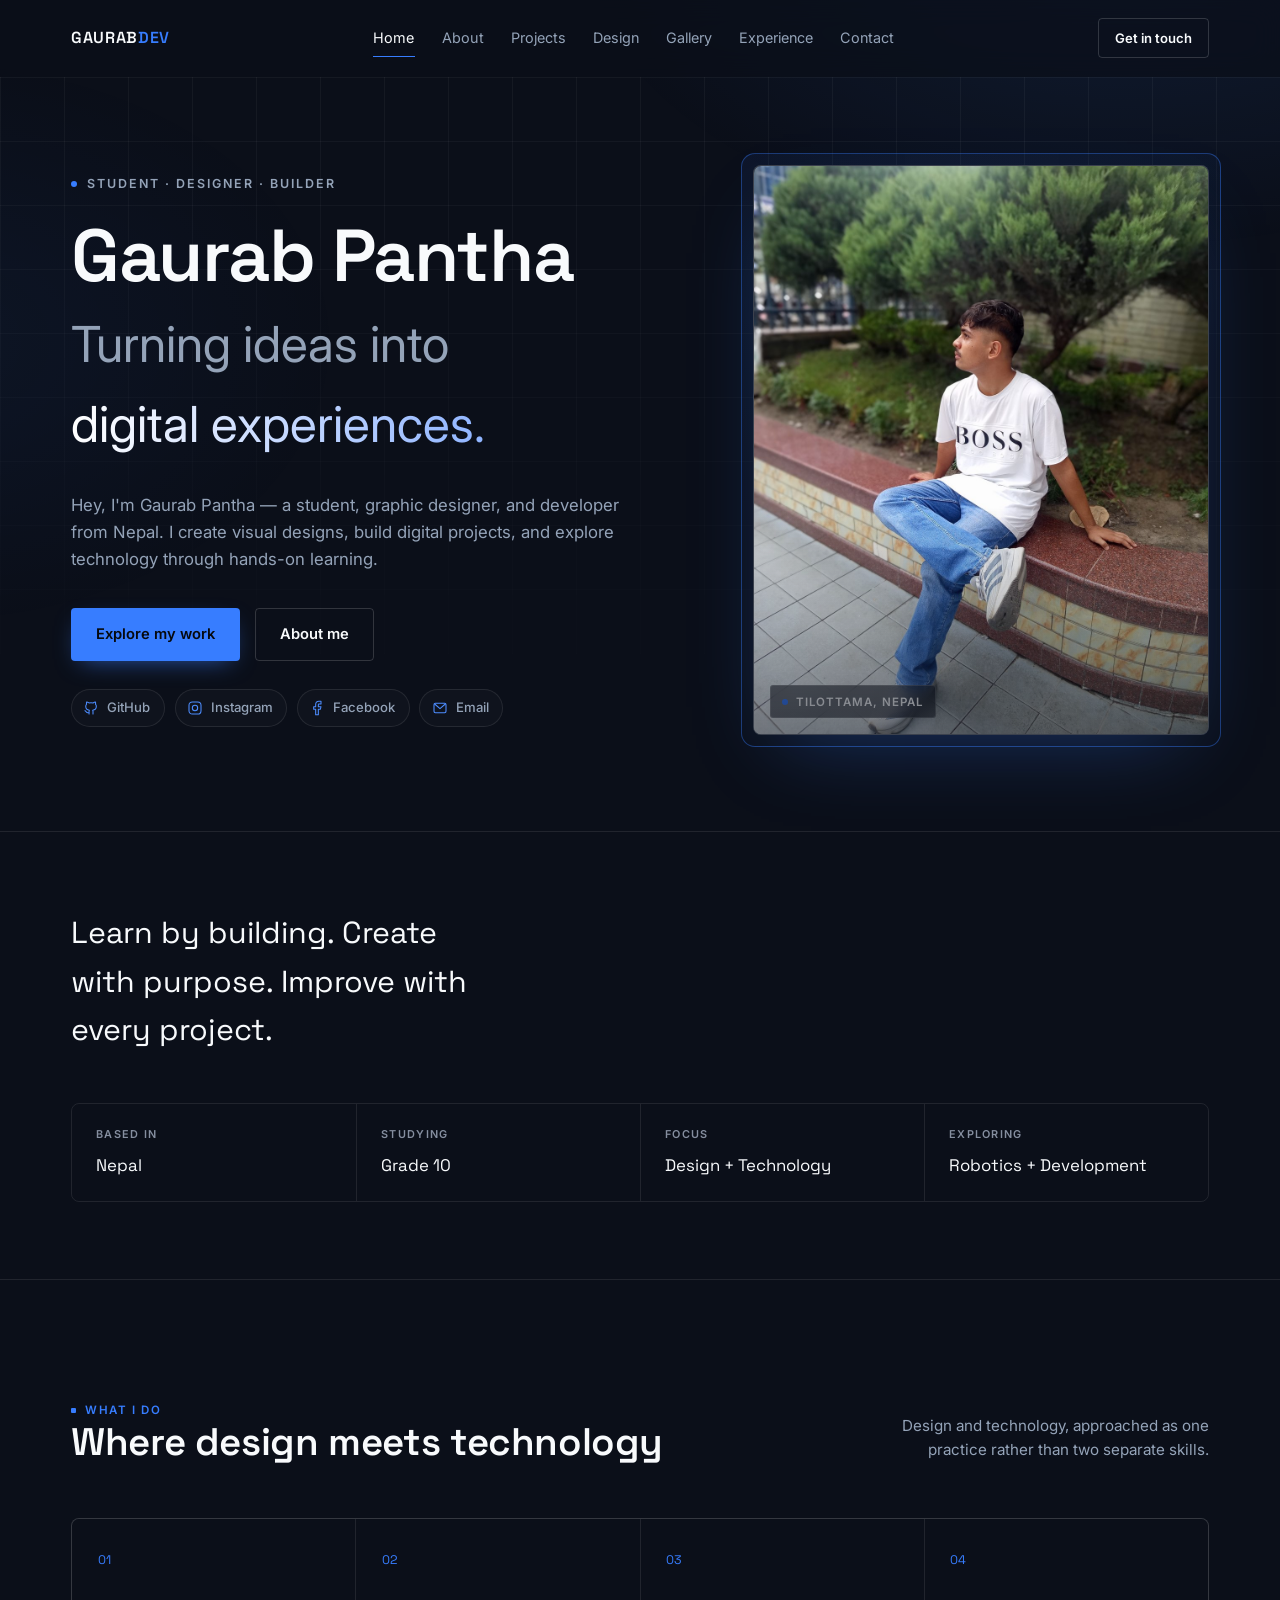
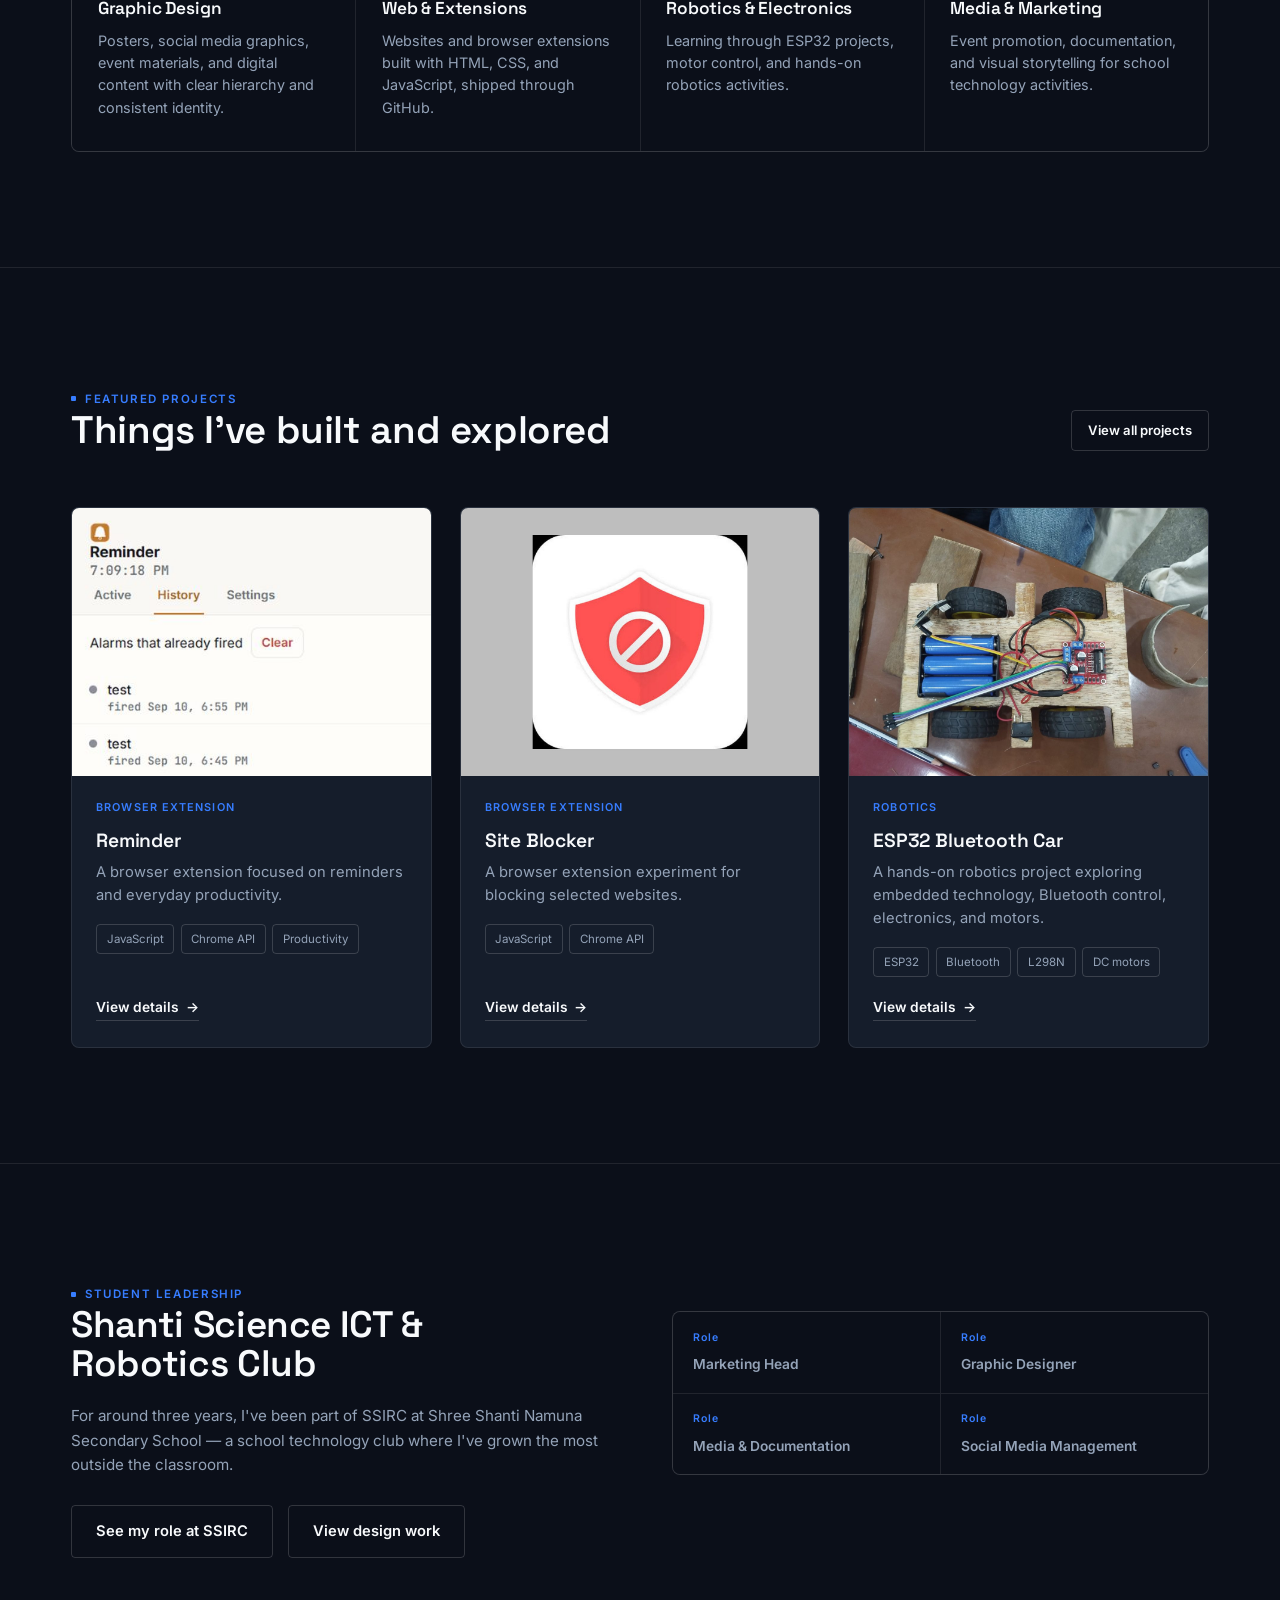
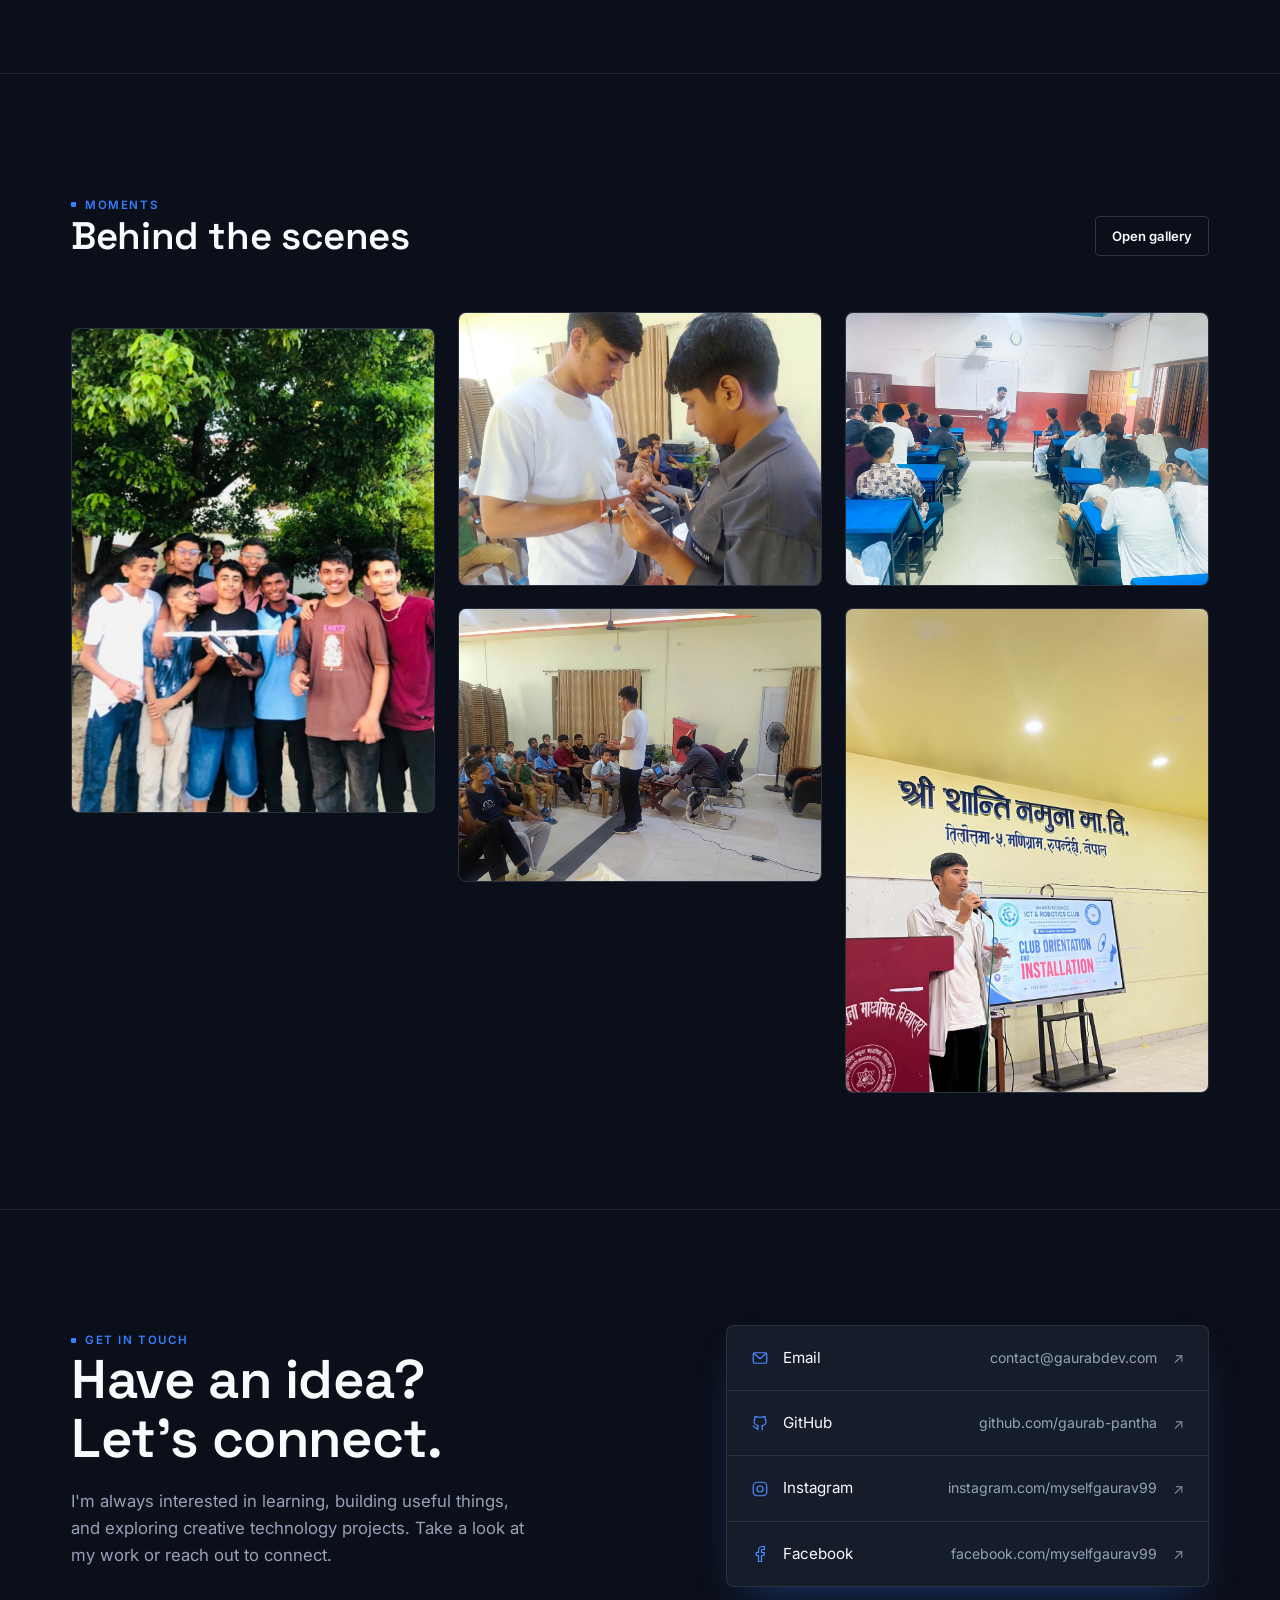
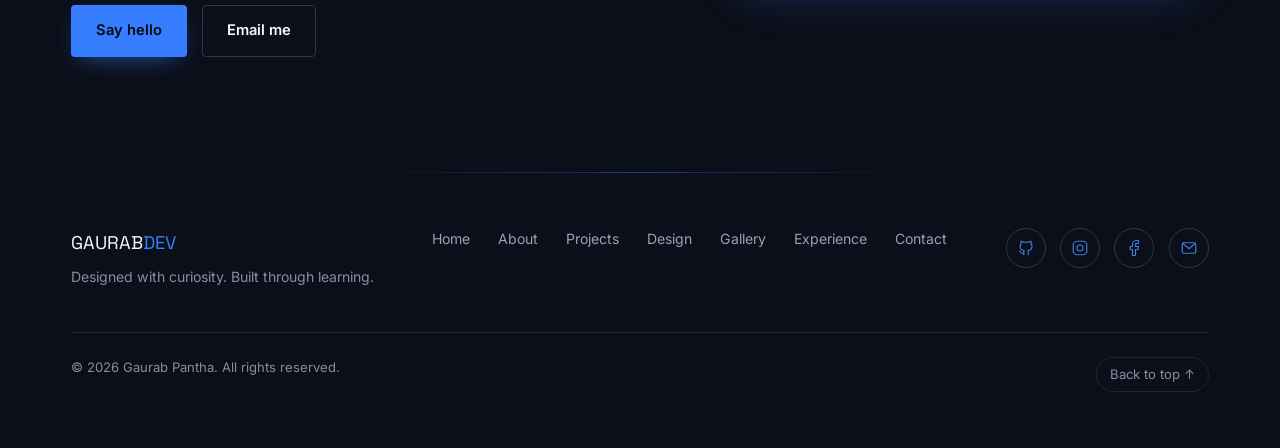
==== commit 969015ed: "Update meta description and add new properties" ====
--- a/index.html
+++ b/index.html
@@ -4,7 +4,7 @@
 <meta charset="UTF-8">
 <meta name="viewport" content="width=device-width, initial-scale=1.0">
 <title>Gaurab Pantha — Designer, Developer & Technology Enthusiast</title>
-<meta name="description" content="Explore the portfolio of Gaurab Pantha, a student from Nepal working across graphic design, web development, browser extensions, and technology projects.">
+<meta name="description" content="Explore the portfolio of Gaurab Pantha, a student from Nepal working across graphic design, web development, browser extensions, and technology projects also the founder of nexrix.">
 <meta property="og:type" content="website">
 <meta property="og:title" content="Gaurab Pantha — Designer, Developer & Technology Enthusiast">
 <meta property="og:description" content="Explore the portfolio of Gaurab Pantha, a student from Nepal working across graphic design, web development, browser extensions, and technology projects.">
@@ -34,11 +34,32 @@
   "@context": "https://schema.org",
   "@type": "Person",
   "name": "Gaurab Pantha",
+  "givenName": "Gaurab",
+  "familyName": "Pantha",
   "url": "https://gaurabdev.com/",
   "image": "https://gaurabdev.com/assets/images/profile/gaurab.jpg",
   "jobTitle": "Student, graphic designer and developer",
   "description": "Student from Nepal working across graphic design, web development, browser extensions, and technology projects.",
   "address": { "@type": "PostalAddress", "addressLocality": "Tilottama", "addressCountry": "NP" },
+  "knowsAbout": [
+    "Web Development",
+    "Robotics",
+    "Graphic Design",
+    "ESP32",
+    "JavaScript"
+  ],
+  "affiliation": [
+    {
+      "@type": "EducationalOrganization",
+      "name": "Shree Shanti Namuna Secondary School",
+      "address": { "@type": "PostalAddress", "addressLocality": "Tilottama", "addressCountry": "NP" }
+    },
+    {
+      "@type": "Organization",
+      "name": "Shanti Science ICT & Robotics Club",
+      "url": "https://shantisirc.com"
+    }
+  ],
   "sameAs": ["https://github.com/gaurab-pantha"]
 }
 </script>
